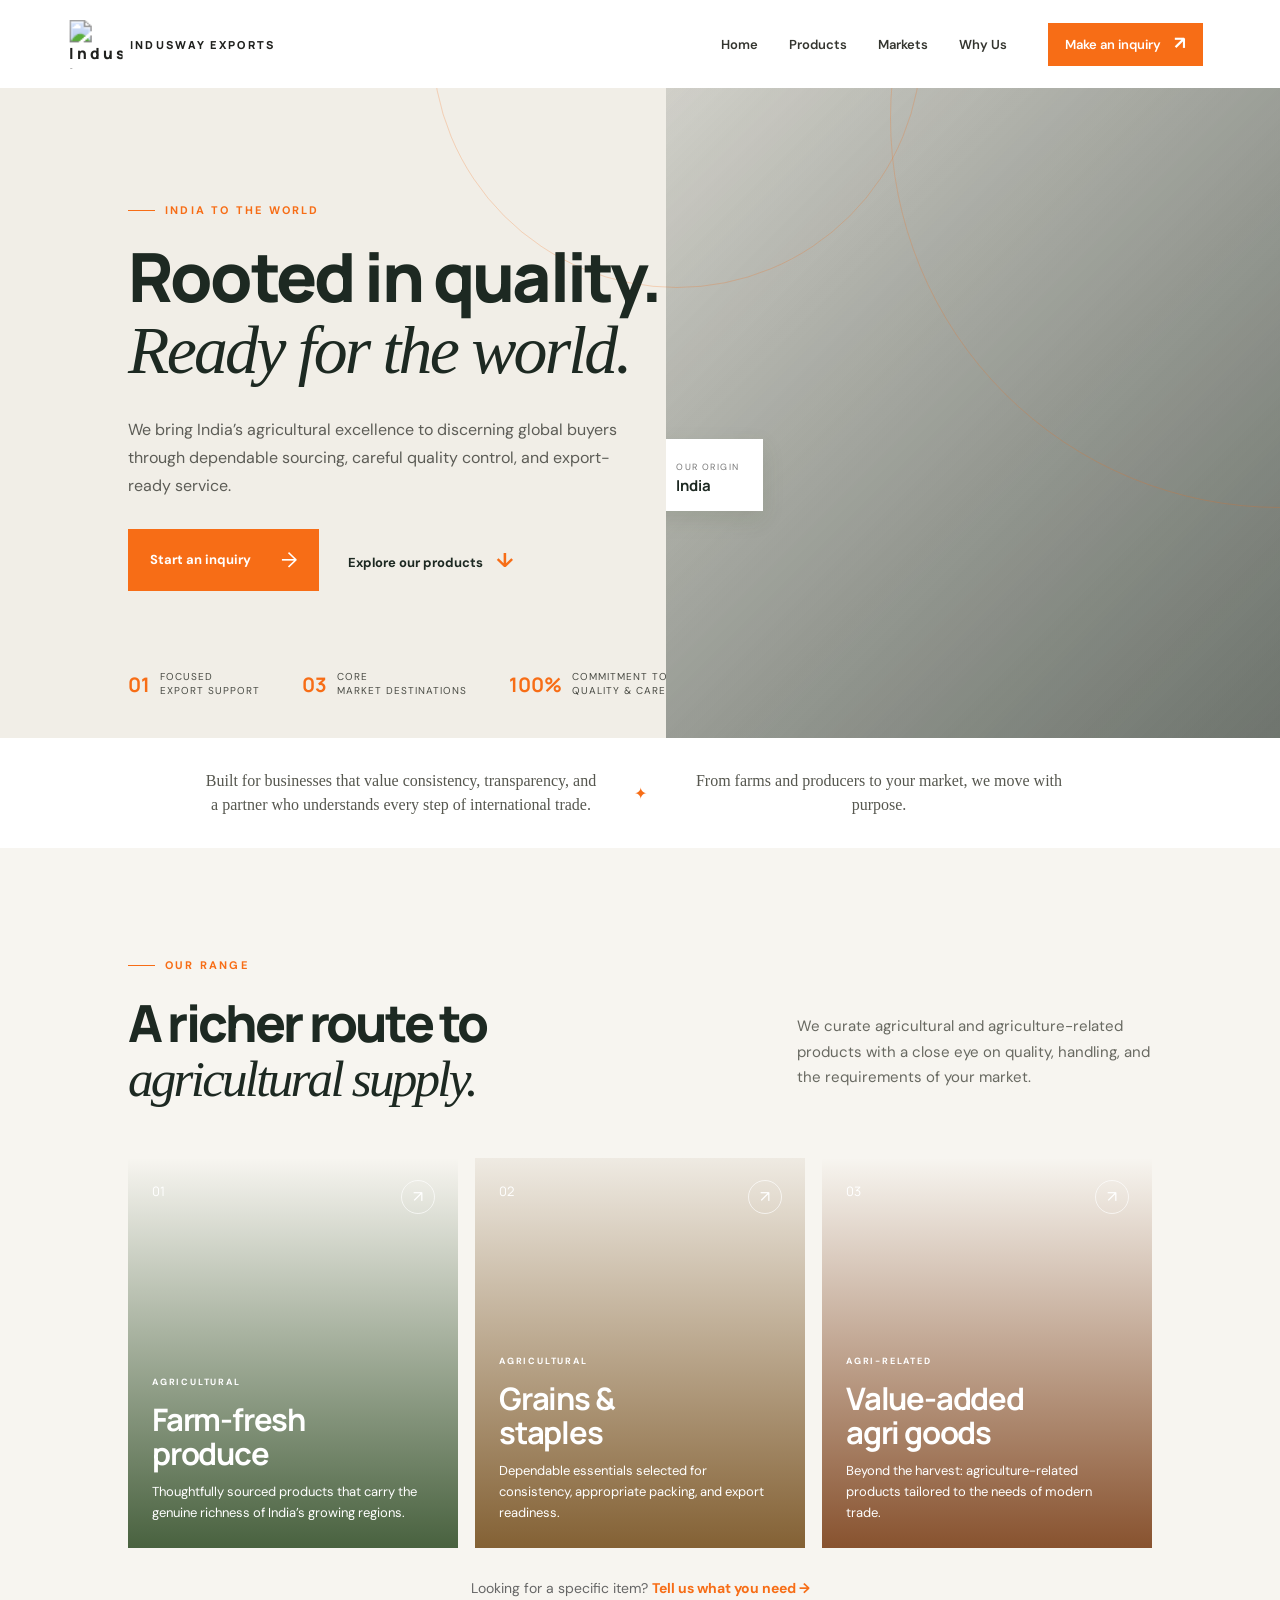
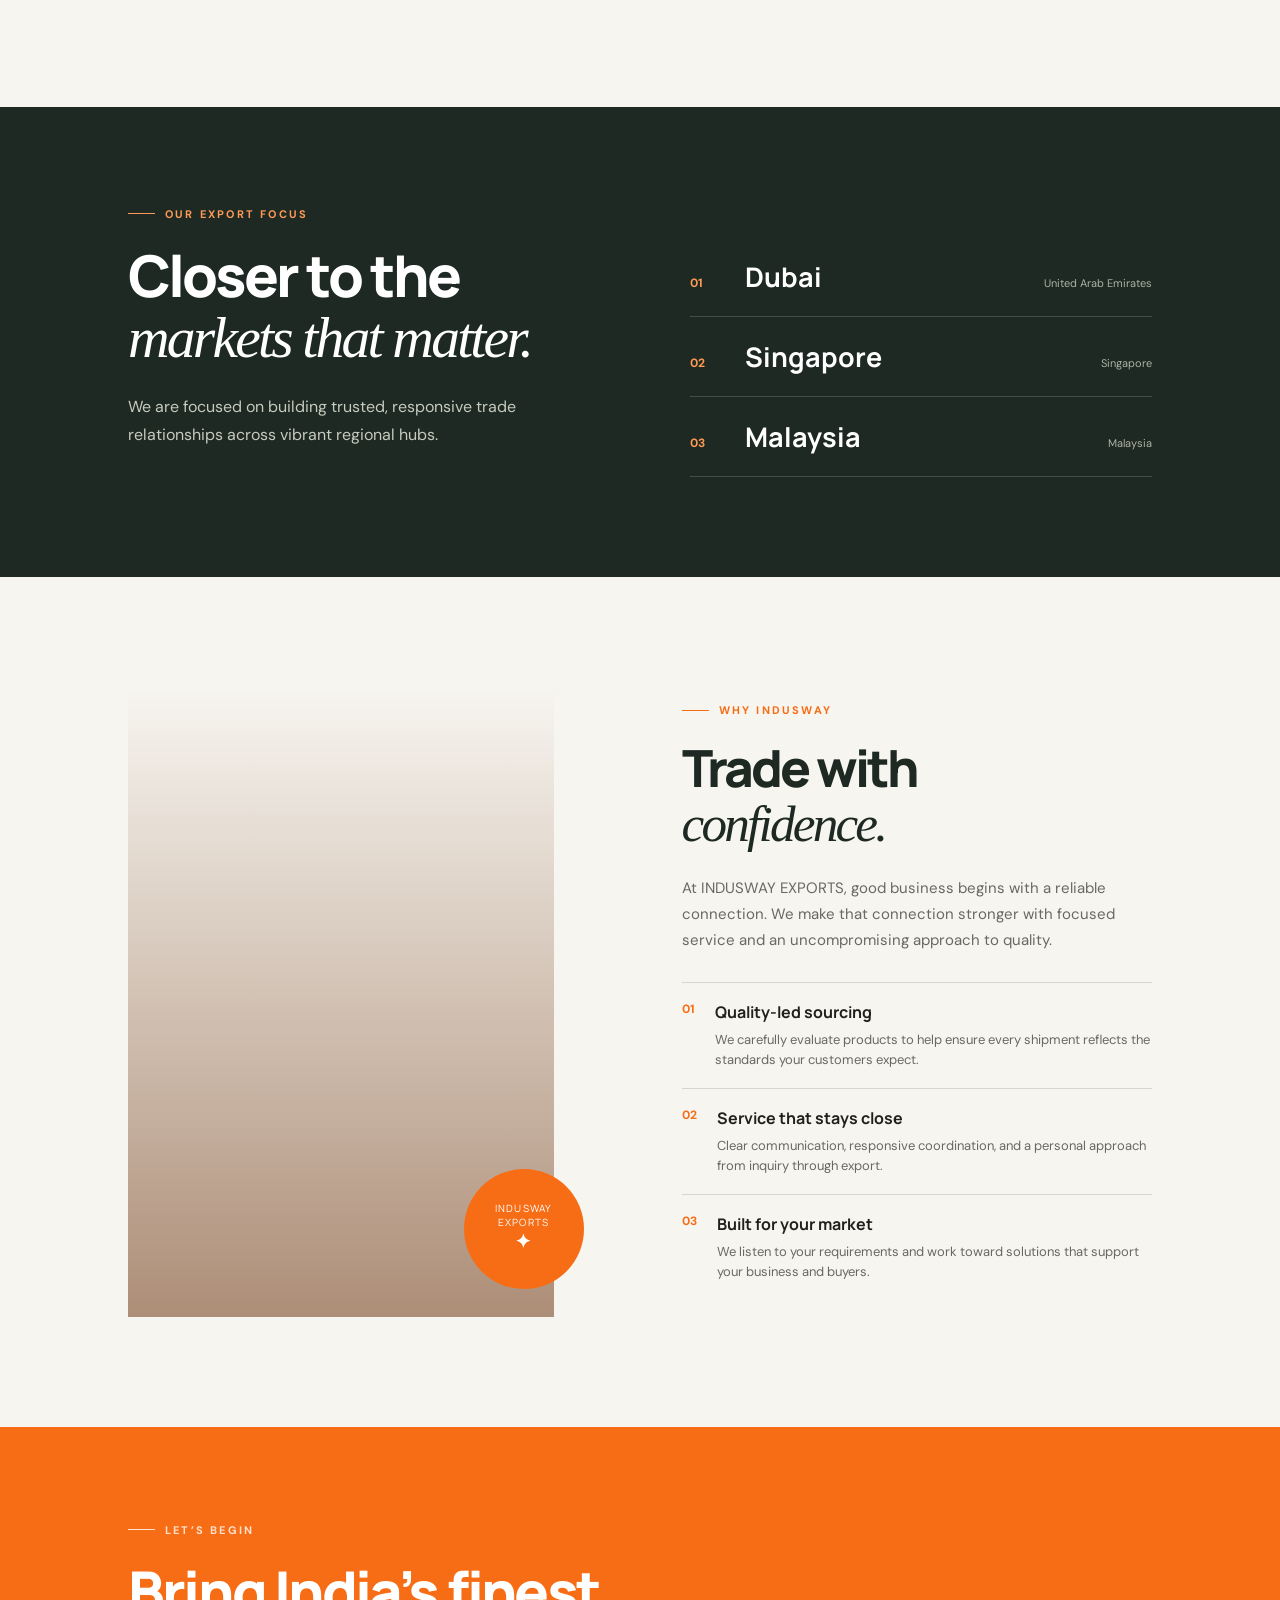
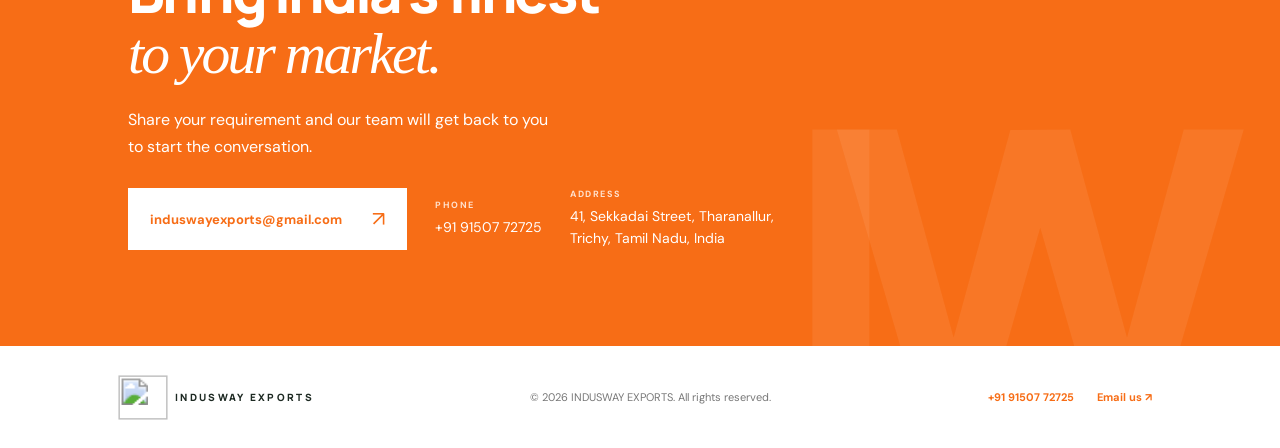
==== index.html @ 922bfec9 "Add files via upload" ====
<!doctype html>
<html lang="en">
<head>
  <meta charset="utf-8">
  <meta name="viewport" content="width=device-width, initial-scale=1">
  <meta name="description" content="INDUSWAY EXPORTS — trusted agricultural exports from India to global markets.">
  <title>INDUSWAY EXPORTS | Agricultural Exports</title>
  <link rel="preconnect" href="https://fonts.googleapis.com">
  <link rel="preconnect" href="https://fonts.gstatic.com" crossorigin>
  <link href="https://fonts.googleapis.com/css2?family=DM+Sans:wght@400;500;600;700&family=Manrope:wght@500;600;700;800&display=swap" rel="stylesheet">
  <link rel="stylesheet" href="styles.css">
  <style>
    .hero-visual { background: linear-gradient(135deg, rgba(29,41,34,.08), rgba(29,41,34,.38)), url('https://images.unsplash.com/photo-1471194402529-8e0f5a675de6?auto=format&fit=crop&w=1400&q=90') center / cover; transition: background-image .7s ease-in-out; }
    .hero-visual .sun, .hero-visual .field { display: none; }
    .brand img { height: 35px; width: 38px; transform: scale(1.4); margin-right: 5px; }
    .site-header nav { gap: 9px; }
    .site-header nav a, .site-header .nav-cta { background: #f76d16; color: #fff; padding: 11px 14px; margin-left: 0; transition: transform .25s ease, box-shadow .25s ease, background-color .25s ease; }
    .site-header nav a:hover, .site-header .nav-cta:hover { color: #fff; background: #df5910; transform: translateY(-3px); box-shadow: 0 9px 18px rgba(247,109,22,.28); }
    .site-header nav { gap: 31px; }
    .site-header nav a:not(.nav-cta) { background: transparent; color: #34352f; padding: 0; box-shadow: none; }
    .site-header nav a:not(.nav-cta):hover { background: transparent; color: #f76d16; transform: translateY(-3px) scale(1.12); box-shadow: none; }
    .site-header .nav-cta { background: #f76d16; color: #fff; padding: 13px 17px; margin-left: 10px; }
    .site-header .nav-cta:hover { color: #fff; background: #df5910; transform: translateY(-4px) scale(1.05); box-shadow: 0 12px 22px rgba(247,109,22,.3); }
    .hero-slides, .hero-slide { position: absolute; inset: 0; }
    .hero-slides { overflow: hidden; }
    .hero-slide { background-position: center; background-size: cover; opacity: 0; transform: scale(1.08); transition: opacity 1.25s ease-in-out, transform 6s ease-out; }
    .hero-slide::after { content: ''; position: absolute; inset: 0; background: linear-gradient(135deg, rgba(29,41,34,.08), rgba(29,41,34,.38)); }
    .hero-slide.active { opacity: 1; transform: scale(1); }
    .origin-card { z-index: 3; }
    .hero-copy { animation: heroReveal .9s cubic-bezier(.2,.8,.2,1) both; }
    .hero-visual { animation: imageReveal 1.2s cubic-bezier(.2,.8,.2,1) both; }
    .button, .text-link, .product-card, .market-list > div { transition: transform .3s ease, box-shadow .3s ease, background-color .3s ease; }
    .button:hover { transform: translateY(-3px); box-shadow: 0 12px 25px rgba(29,41,34,.18); }
    .button:hover { transform: translateY(-5px) scale(1.05); box-shadow: 0 18px 32px rgba(29,41,34,.26), 0 0 0 4px rgba(255,255,255,.18); }
    .button:hover b { transform: translateX(4px); }
    .button b { transition: transform .25s ease; }
    .product-card:hover { transform: translateY(-8px); box-shadow: 0 22px 35px rgba(29,41,34,.18); }
    .product-card:hover .card-arrow { background: #fff; color: #1d2922; }
    .contact-details { display: flex; flex-wrap: wrap; align-items: center; gap: 18px 28px; margin-top: 6px; }
    .contact-details > a:not(.button), .contact-details address { color: #fff; text-decoration: none; font-style: normal; font-size: 14px; line-height: 1.55; }
    .contact-details small { display: block; color: #ffe1cd; font-size: 9px; font-weight: 700; letter-spacing: 1.5px; margin-bottom: 4px; }
    .footer-contact { display: flex; gap: 23px; }
    .footer-contact a { color: #f76d16; font-weight: bold; text-decoration: none; }
    .market-list > div:hover { transform: translateX(9px); }
    .reveal { opacity: 0; transform: translateY(34px); transition: opacity .7s ease, transform .7s cubic-bezier(.2,.8,.2,1); }
    .reveal.is-visible { opacity: 1; transform: translateY(0); }
    .reveal.is-visible .product-card { animation: cardRise .65s ease both; }
    .reveal.is-visible .product-card:nth-child(2) { animation-delay: .12s; }
    .reveal.is-visible .product-card:nth-child(3) { animation-delay: .24s; }
    @keyframes heroReveal { from { opacity: 0; transform: translateY(26px); } to { opacity: 1; transform: translateY(0); } }
    @keyframes imageReveal { from { opacity: 0; transform: scale(1.05); } to { opacity: 1; transform: scale(1); } }
    @keyframes cardRise { from { opacity: 0; transform: translateY(24px); } to { opacity: 1; transform: translateY(0); } }
    @media (prefers-reduced-motion: reduce) { *, *::before, *::after { animation-duration: .01ms !important; transition-duration: .01ms !important; } }
    @media (max-width: 760px) { .contact-details { align-items: flex-start; flex-direction: column; gap: 18px; } .footer-contact { flex-direction: column; gap: 9px; } }
    @media (max-width: 760px) {
      body { overflow-x: hidden; }
      .site-header { padding: 0 20px; }
      .brand { gap: 5px; font-size: 9px; letter-spacing: 1.5px; }
      .brand img { height: 29px; width: 32px; transform: scale(1.25); margin-right: 2px; }
      .site-header nav { gap: 19px; padding: 24px 20px; }
      .site-header nav a:not(.nav-cta) { font-size: 15px; }
      .site-header .nav-cta { margin-left: 0; }
      .hero { min-height: 720px; padding: 62px 24px 44px; }
      .hero h1 { font-size: clamp(42px, 13vw, 54px); letter-spacing: -2px; }
      .hero .intro { font-size: 14px; line-height: 1.65; max-width: 92%; }
      .hero-actions { display: grid; gap: 15px; max-width: 290px; }
      .hero-actions .button { justify-content: space-between; }
      .hero-stats { width: calc(100% - 48px); justify-content: space-between; gap: 5px; }
      .hero-stats > div { flex-direction: column; align-items: flex-start; gap: 2px; }
      .hero-stats span { line-height: 1.3; }
      .intro-band { flex-direction: column; padding: 31px 28px; }
      .intro-band span { transform: rotate(45deg); }
      .section-heading h2, .why h2, .markets h2, .contact h2 { font-size: clamp(38px, 11vw, 48px); letter-spacing: -1.6px; }
      .product-card { min-height: 285px; }
      .market-list > div { grid-template-columns: 40px 1fr; gap: 3px; }
      .market-list i { grid-column: 2; }
      .why-image { height: 360px; }
      .contact { padding: 66px 24px; }
      .contact .button { width: 100%; justify-content: space-between; font-size: 12px; }
      .contact-details { width: 100%; }
      footer { text-align: left; }
    }
    @media (max-width: 760px) {
      .hero { min-height: 0; padding: 54px 24px 34px; }
      .hero-orbit { display: none; }
      .hero-copy { max-width: 100%; }
      .hero h1 { font-size: clamp(40px, 12vw, 50px); line-height: 1.08; }
      .hero .intro { max-width: 100%; margin: 21px 0 24px; }
      .hero-visual { position: relative; top: auto; right: auto; width: 100%; height: 225px; margin: 35px 0 25px; opacity: 1; border-radius: 3px; overflow: hidden; }
      .origin-card { left: 14px; top: auto; bottom: 14px; padding: 11px 17px 11px 12px; }
      .hero-stats { position: relative; left: auto; bottom: auto; width: 100%; display: grid; grid-template-columns: repeat(3, 1fr); gap: 0; border-top: 1px solid #d6d3ca; padding-top: 18px; }
      .hero-stats > div { min-width: 0; padding-right: 8px; }
      .hero-stats > div + div { padding-left: 11px; border-left: 1px solid #d6d3ca; }
      .hero-stats strong { font-size: 17px; }
      .hero-stats span { font-size: 7px; letter-spacing: .7px; }
    }
    @media (min-width: 761px) and (max-width: 1180px) {
      .site-header { padding: 0 42px; }
      .site-header nav { gap: 16px; }
      .site-header nav a { font-size: 12px; }
      .site-header .nav-cta { padding: 11px 13px; margin-left: 2px; }
      .hero { min-height: 610px; padding: 86px 7vw 52px; }
      .hero h1 { font-size: clamp(52px, 5.5vw, 66px); }
      .hero .intro { max-width: 440px; font-size: 14px; }
      .hero-visual { width: 45%; }
      .hero-stats { left: 7vw; bottom: 28px; gap: 23px; }
      .hero-stats span { font-size: 9px; }
      .section { padding: 84px 7vw; }
      .section-heading { margin-bottom: 38px; }
      .section-heading h2, .why h2 { font-size: clamp(42px, 4.4vw, 52px); }
      .product-card { min-height: 345px; padding: 20px; }
      .card-content h3 { font-size: 26px; }
      .markets { padding: 82px 7vw; gap: 65px; }
      .why { gap: 6vw; }
      .why-image { height: 520px; }
      .contact { padding: 80px 7vw; }
      footer { padding: 28px 7vw; }
    }
  </style>
</head>
<body>
  <header class="site-header">
    <a class="brand" href="#home" aria-label="Indusway Exports home"><img src="assets/logo.png" alt="Indusway logo"><span>INDUSWAY EXPORTS</span></a>
    <button class="menu-toggle" aria-label="Open menu" aria-expanded="false"><i></i><i></i></button>
    <nav aria-label="Main navigation"><a href="#home">Home</a><a href="#products">Products</a><a href="#markets">Markets</a><a href="#why-us">Why Us</a><a href="#contact" class="nav-cta">Make an inquiry <b>↗</b></a></nav>
  </header>

  <main>
    <section class="hero" id="home">
      <div class="hero-orbit orbit-one"></div><div class="hero-orbit orbit-two"></div>
      <div class="hero-copy">
        <p class="eyebrow"><span></span> India to the world</p>
        <h1>Rooted in quality.<br><em>Ready for the world.</em></h1>
        <p class="intro">We bring India’s agricultural excellence to discerning global buyers through dependable sourcing, careful quality control, and export-ready service.</p>
        <div class="hero-actions"><a class="button button-primary" href="mailto:induswayexports@gmail.com?subject=Export%20Inquiry%20for%20INDUSWAY%20EXPORTS">Start an inquiry <b>→</b></a><a class="text-link" href="#products">Explore our products <span>↓</span></a></div>
      </div>
      <div class="hero-visual" aria-hidden="true">
        <div class="hero-slides"><div class="hero-slide active" style="background-image:url('https://images.unsplash.com/photo-1471194402529-8e0f5a675de6?auto=format&fit=crop&w=1400&q=90')"></div><div class="hero-slide" style="background-image:url('https://images.unsplash.com/photo-1464226184884-fa280b87c399?auto=format&fit=crop&w=1400&q=90')"></div><div class="hero-slide" style="background-image:url('https://images.unsplash.com/photo-1499529112087-3cb3b73cec95?auto=format&fit=crop&w=1400&q=90')"></div></div>
        <div class="sun"></div><div class="field field-back"></div><div class="field field-middle"></div><div class="field field-front"></div>
        <div class="origin-card"><span class="pin">●</span><div><small>OUR ORIGIN</small><strong>India</strong></div></div>
      </div>
      <div class="hero-stats"><div><strong>01</strong><span>Focused<br>export support</span></div><div><strong>03</strong><span>Core<br>market destinations</span></div><div><strong>100%</strong><span>Commitment to<br>quality & care</span></div></div>
    </section>

    <section class="intro-band"><p>Built for businesses that value consistency, transparency, and a partner who understands every step of international trade.</p><span>✦</span><p>From farms and producers to your market, we move with purpose.</p></section>

    <section class="products section" id="products">
      <div class="section-heading"><div><p class="eyebrow"><span></span> Our range</p><h2>A richer route to<br><em>agricultural supply.</em></h2></div><p>We curate agricultural and agriculture-related products with a close eye on quality, handling, and the requirements of your market.</p></div>
      <div class="product-grid">
        <article class="product-card produce"><div class="card-number">01</div><div class="card-content"><span>AGRICULTURAL</span><h3>Farm-fresh<br>produce</h3><p>Thoughtfully sourced products that carry the genuine richness of India’s growing regions.</p></div><div class="card-arrow">↗</div></article>
        <article class="product-card staples"><div class="card-number">02</div><div class="card-content"><span>AGRICULTURAL</span><h3>Grains &amp;<br>staples</h3><p>Dependable essentials selected for consistency, appropriate packing, and export readiness.</p></div><div class="card-arrow">↗</div></article>
        <article class="product-card allied"><div class="card-number">03</div><div class="card-content"><span>AGRI-RELATED</span><h3>Value-added<br>agri goods</h3><p>Beyond the harvest: agriculture-related products tailored to the needs of modern trade.</p></div><div class="card-arrow">↗</div></article>
      </div>
      <p class="product-note">Looking for a specific item? <a href="mailto:induswayexports@gmail.com?subject=Product%20Requirement">Tell us what you need →</a></p>
    </section>

    <section class="markets" id="markets"><div class="market-content"><p class="eyebrow light"><span></span> Our export focus</p><h2>Closer to the<br><em>markets that matter.</em></h2><p>We are focused on building trusted, responsive trade relationships across vibrant regional hubs.</p></div><div class="market-list"><div><strong>01</strong><span>Dubai</span><i>United Arab Emirates</i></div><div><strong>02</strong><span>Singapore</span><i>Singapore</i></div><div><strong>03</strong><span>Malaysia</span><i>Malaysia</i></div></div></section>

    <section class="why section" id="why-us"><div class="why-image"><div class="stamp">INDUSWAY<br>EXPORTS<br><b>✦</b></div></div><div class="why-copy"><p class="eyebrow"><span></span> Why Indusway</p><h2>Trade with<br><em>confidence.</em></h2><p>At INDUSWAY EXPORTS, good business begins with a reliable connection. We make that connection stronger with focused service and an uncompromising approach to quality.</p><div class="reason"><b>01</b><div><h3>Quality-led sourcing</h3><p>We carefully evaluate products to help ensure every shipment reflects the standards your customers expect.</p></div></div><div class="reason"><b>02</b><div><h3>Service that stays close</h3><p>Clear communication, responsive coordination, and a personal approach from inquiry through export.</p></div></div><div class="reason"><b>03</b><div><h3>Built for your market</h3><p>We listen to your requirements and work toward solutions that support your business and buyers.</p></div></div></div></section>

    <section class="contact" id="contact"><div class="contact-inner"><p class="eyebrow light"><span></span> Let’s begin</p><h2>Bring India’s finest<br><em>to your market.</em></h2><p>Share your requirement and our team will get back to you to start the conversation.</p><div class="contact-details"><a class="button button-light" href="mailto:induswayexports@gmail.com?subject=Export%20Inquiry%20for%20INDUSWAY%20EXPORTS">induswayexports@gmail.com <b>↗</b></a><a href="tel:+919150772725"><small>PHONE</small>+91 91507 72725</a><address><small>ADDRESS</small>41, Sekkadai Street, Tharanallur,<br>Trichy, Tamil Nadu, India</address></div></div><div class="contact-mark">IW</div></section>
  </main>
  <footer><a class="footer-brand" href="#home"><img src="assets/logo.png" alt=""><span>INDUSWAY EXPORTS</span></a><p>© 2026 INDUSWAY EXPORTS. All rights reserved.</p><div class="footer-contact"><a href="tel:+919150772725">+91 91507 72725</a><a href="mailto:induswayexports@gmail.com">Email us ↗</a></div></footer>
  <script src="script.js"></script>
  <script>
    const heroSlides = document.querySelectorAll('.hero-slide');
    let imageIndex = 0;
    setInterval(() => {
      heroSlides[imageIndex].classList.remove('active');
      imageIndex = (imageIndex + 1) % heroSlides.length;
      heroSlides[imageIndex].classList.add('active');
    }, 5000);

    const revealObserver = new IntersectionObserver((entries, observer) => {
      entries.forEach(entry => {
        if (entry.isIntersecting) {
          entry.target.classList.add('is-visible');
        } else {
          entry.target.classList.remove('is-visible');
        }
      });
    }, { threshold: 0.14 });
    document.querySelectorAll('.intro-band, .section, .markets, .contact').forEach(section => {
      section.classList.add('reveal');
      revealObserver.observe(section);
    });

    document.querySelectorAll('a[href^="mailto:"]').forEach(link => {
      const mail = new URL(link.href);
      const subject = new URLSearchParams(mail.search).get('subject') || 'Inquiry for INDUSWAY EXPORTS';
      link.href = `https://mail.google.com/mail/?view=cm&fs=1&to=${encodeURIComponent(mail.pathname)}&su=${encodeURIComponent(subject)}`;
      link.target = '_blank';
      link.rel = 'noopener';
    });
  </script>
</body>
</html>
---- styles.css ----
:root{--orange:#f76d16;--deep:#1d2922;--cream:#f7f5f0;--ink:#20211e;--muted:#686961}*{box-sizing:border-box}html{scroll-behavior:smooth}body{margin:0;background:var(--cream);font-family:'DM Sans',sans-serif;color:var(--ink)}.site-header{height:88px;background:#fff;display:flex;align-items:center;justify-content:space-between;padding:0 clamp(24px,6vw,90px);position:relative;z-index:5}.brand,.footer-brand{display:flex;align-items:center;gap:10px;text-decoration:none;color:var(--ink);font-family:Manrope,sans-serif;font-size:11px;font-weight:800;letter-spacing:2.3px}.brand img{height:42px;width:46px;object-fit:contain;object-position:top;transform:scale(1.65);margin-right:8px}.site-header nav{display:flex;align-items:center;gap:31px}.site-header nav a{font-size:13px;color:#34352f;text-decoration:none;font-weight:600}.site-header nav a:hover{color:var(--orange)}.site-header .nav-cta{background:var(--orange);color:#fff;padding:13px 17px;margin-left:10px}.nav-cta b{font-size:18px;line-height:0;margin-left:10px}.menu-toggle{display:none;border:0;background:transparent}.hero{min-height:650px;position:relative;overflow:hidden;background:#f1eee7;padding:clamp(65px,9vw,130px) clamp(24px,10vw,148px) 60px}.hero-copy{max-width:670px;position:relative;z-index:2}.eyebrow{color:var(--orange);font-size:11px;letter-spacing:2.2px;text-transform:uppercase;font-weight:700;margin:0 0 24px;display:flex;align-items:center;gap:10px}.eyebrow span{width:27px;height:1px;background:currentColor}.hero h1,h2{font-family:Manrope,sans-serif;letter-spacing:-2.8px;line-height:1.05;margin:0;color:var(--deep);font-size:clamp(47px,5.3vw,77px);font-weight:800}.hero h1 em,h2 em{font-family:Georgia,serif;font-weight:400}.intro{max-width:500px;color:#5c5c56;font-size:16px;line-height:1.75;margin:29px 0}.hero-actions{display:flex;align-items:center;gap:29px}.button{display:inline-flex;gap:30px;align-items:center;text-decoration:none;padding:17px 22px;font-size:13px;font-weight:700}.button b{font-size:21px;font-weight:400}.button-primary{background:var(--orange);color:#fff}.text-link{color:var(--deep);text-decoration:none;font-weight:700;font-size:13px}.text-link span{color:var(--orange);font-size:20px;margin-left:10px}.hero-visual{position:absolute;right:0;top:0;width:48%;height:100%;overflow:hidden;background:#dfddd0}.sun{width:210px;height:210px;border-radius:50%;background:#f7a330;position:absolute;right:23%;top:18%}.field{position:absolute;width:130%;height:54%;border-radius:50% 50% 0 0;transform:rotate(-11deg);left:-27%}.field-back{background:#c5cd92;bottom:-11%}.field-middle{background:#8ea05c;bottom:-26%;left:-12%}.field-front{background:#4d683a;bottom:-43%;left:-35%}.hero-orbit{position:absolute;border:1px solid rgba(247,109,22,.24);border-radius:50%;z-index:1}.orbit-one{width:490px;height:490px;right:28%;top:-290px}.orbit-two{width:780px;height:780px;right:-390px;top:-360px}.origin-card{position:absolute;z-index:2;top:54%;left:-28px;background:#fff;padding:15px 24px 15px 15px;display:flex;align-items:center;gap:12px;box-shadow:0 8px 20px #43522c22}.origin-card .pin{color:var(--orange);font-size:19px}.origin-card small{font-size:9px;letter-spacing:1.4px;color:#777}.origin-card strong{font-family:Manrope;display:block;font-size:15px;color:var(--deep)}.hero-stats{position:absolute;z-index:3;left:clamp(24px,10vw,148px);bottom:40px;display:flex;gap:42px}.hero-stats>div{display:flex;gap:10px;align-items:center}.hero-stats strong{font-family:Manrope;font-size:20px;color:var(--orange)}.hero-stats span{font-size:10px;text-transform:uppercase;letter-spacing:1px;line-height:1.4;color:#494b44}.intro-band{background:#fff;padding:31px max(24px,10vw);display:flex;gap:35px;align-items:center;justify-content:center;text-align:center}.intro-band p{font-family:Georgia,serif;font-size:16px;line-height:1.5;max-width:395px;margin:0;color:#56574f}.intro-band span{color:var(--orange)}.section{padding:110px max(24px,10vw)}.section-heading{display:flex;justify-content:space-between;align-items:end;margin-bottom:52px}.section-heading h2,.why h2{font-size:clamp(39px,4vw,57px)}.section-heading>p{max-width:355px;line-height:1.7;color:var(--muted);font-size:15px}.product-grid{display:grid;grid-template-columns:repeat(3,1fr);gap:17px}.product-card{min-height:390px;position:relative;padding:24px;color:#fff;overflow:hidden;display:flex;flex-direction:column;justify-content:space-between;background-size:cover;background-position:center}.produce{background:linear-gradient(0deg,#2e4b24dd,#2e4b2400),url('https://images.unsplash.com/photo-1511739001486-6bfe10ce785f?auto=format&fit=crop&w=850&q=80')}.staples{background:linear-gradient(0deg,#775120e6,#77512011),url('https://images.unsplash.com/photo-1509440159596-0249088772ff?auto=format&fit=crop&w=850&q=80')}.allied{background:linear-gradient(0deg,#783b13df,#783b1300),url('https://images.unsplash.com/photo-1590779033100-9f60a05a013d?auto=format&fit=crop&w=850&q=80')}.card-number{font-family:Manrope;font-size:13px}.card-content span{font-size:9px;letter-spacing:1.8px;font-weight:bold}.card-content h3{font-family:Manrope;font-size:31px;line-height:1.1;letter-spacing:-1.2px;margin:12px 0}.card-content p{font-size:13px;line-height:1.6;max-width:270px;margin:0}.card-arrow{position:absolute;right:23px;top:22px;border:1px solid #ffffffaa;border-radius:50%;width:34px;height:34px;display:grid;place-items:center}.product-note{text-align:center;margin:31px 0 0;color:#666;font-size:14px}.product-note a{color:var(--orange);font-weight:bold;text-decoration:none}.markets{background:var(--deep);color:#fff;padding:100px max(24px,10vw);display:grid;grid-template-columns:1fr 1fr;gap:100px}.light{color:#ff9a56}.markets h2,.contact h2{color:#fff;font-size:clamp(40px,4.5vw,64px)}.market-content>p:not(.eyebrow){color:#c7cabe;line-height:1.7;max-width:400px;margin:25px 0 29px}.button-light{background:#fff;color:var(--deep)}.market-list{align-self:end}.market-list>div{display:grid;grid-template-columns:55px 1fr auto;align-items:baseline;border-bottom:1px solid #ffffff2d;padding:21px 0}.market-list strong{font-size:12px;color:#ff9a56}.market-list span{font-family:Manrope;font-size:27px;font-weight:700}.market-list i{font-style:normal;font-size:11px;color:#aeb2a6}.why{display:grid;grid-template-columns:.95fr 1.05fr;gap:10vw;align-items:center}.why-image{height:630px;background:linear-gradient(0deg,#6c340e88,#6c340e00),url('https://images.unsplash.com/photo-1536623975707-c4b3b2af565d?auto=format&fit=crop&w=1000&q=85') center/cover;position:relative}.stamp{position:absolute;bottom:28px;right:-30px;width:120px;height:120px;border-radius:50%;background:var(--orange);color:#fff;display:grid;place-content:center;text-align:center;font-family:Manrope;font-size:10px;line-height:1.35;letter-spacing:1.2px}.stamp b{font-size:19px}.why-copy>p:not(.eyebrow){color:var(--muted);line-height:1.75;font-size:15px;margin:24px 0 28px}.reason{border-top:1px solid #d8d5cc;padding:18px 0;display:flex;gap:20px}.reason>b{color:var(--orange);font-size:12px}.reason h3{font-family:Manrope;font-size:16px;margin:0 0 7px}.reason p{font-size:13px;line-height:1.55;color:var(--muted);margin:0}.contact{background:var(--orange);min-height:490px;position:relative;overflow:hidden;padding:96px max(24px,10vw);color:#fff}.contact-inner{position:relative;z-index:2}.contact .eyebrow{color:#ffe1cd}.contact-inner>p:not(.eyebrow){max-width:430px;line-height:1.7;margin:21px 0 28px}.contact-mark{position:absolute;right:8%;bottom:-135px;font-family:Manrope;font-size:420px;font-weight:800;letter-spacing:-70px;color:#fff1;line-height:1}.contact .button{color:var(--orange)}footer{background:#fff;padding:33px max(24px,10vw);display:flex;align-items:center;justify-content:space-between;color:#777;font-size:11px}.footer-brand img{height:27px;width:30px;object-fit:contain;object-position:top;transform:scale(1.65);margin-right:7px}.footer-brand span{font-size:10px}.footer-brand{color:var(--deep)}footer a:last-child{color:var(--orange);font-weight:bold;text-decoration:none}.menu-toggle i{display:block;background:var(--deep);width:23px;height:2px;margin:5px}
@media(max-width:760px){.site-header{height:72px}.site-header nav{display:none;position:absolute;top:72px;left:0;right:0;padding:20px 24px;background:#fff;box-shadow:0 8px 20px #0001;flex-direction:column;align-items:flex-start;gap:20px}.site-header nav.open{display:flex}.site-header .nav-cta{margin-left:0}.menu-toggle{display:block}.hero{min-height:730px;padding-top:70px}.hero-visual{opacity:.42;width:100%;height:55%;top:auto;bottom:0}.hero h1{font-size:50px}.hero-stats{left:24px;bottom:20px;gap:18px}.hero-stats>div{gap:5px}.hero-stats strong{font-size:16px}.hero-stats span{font-size:8px}.intro-band{padding:25px 24px;gap:14px}.intro-band p{font-size:13px}.section{padding:72px 24px}.section-heading{display:block;margin-bottom:30px}.section-heading>p{margin-top:20px}.product-grid{grid-template-columns:1fr}.product-card{min-height:310px}.markets{padding:72px 24px;grid-template-columns:1fr;gap:46px}.why{grid-template-columns:1fr;gap:48px}.why-image{height:420px}.stamp{right:20px}.contact{padding:72px 24px;min-height:445px}.contact-mark{font-size:280px;right:12%;bottom:-80px}footer{padding:25px 24px;align-items:flex-start;gap:16px;flex-direction:column}.hero-actions{flex-wrap:wrap;gap:18px}}
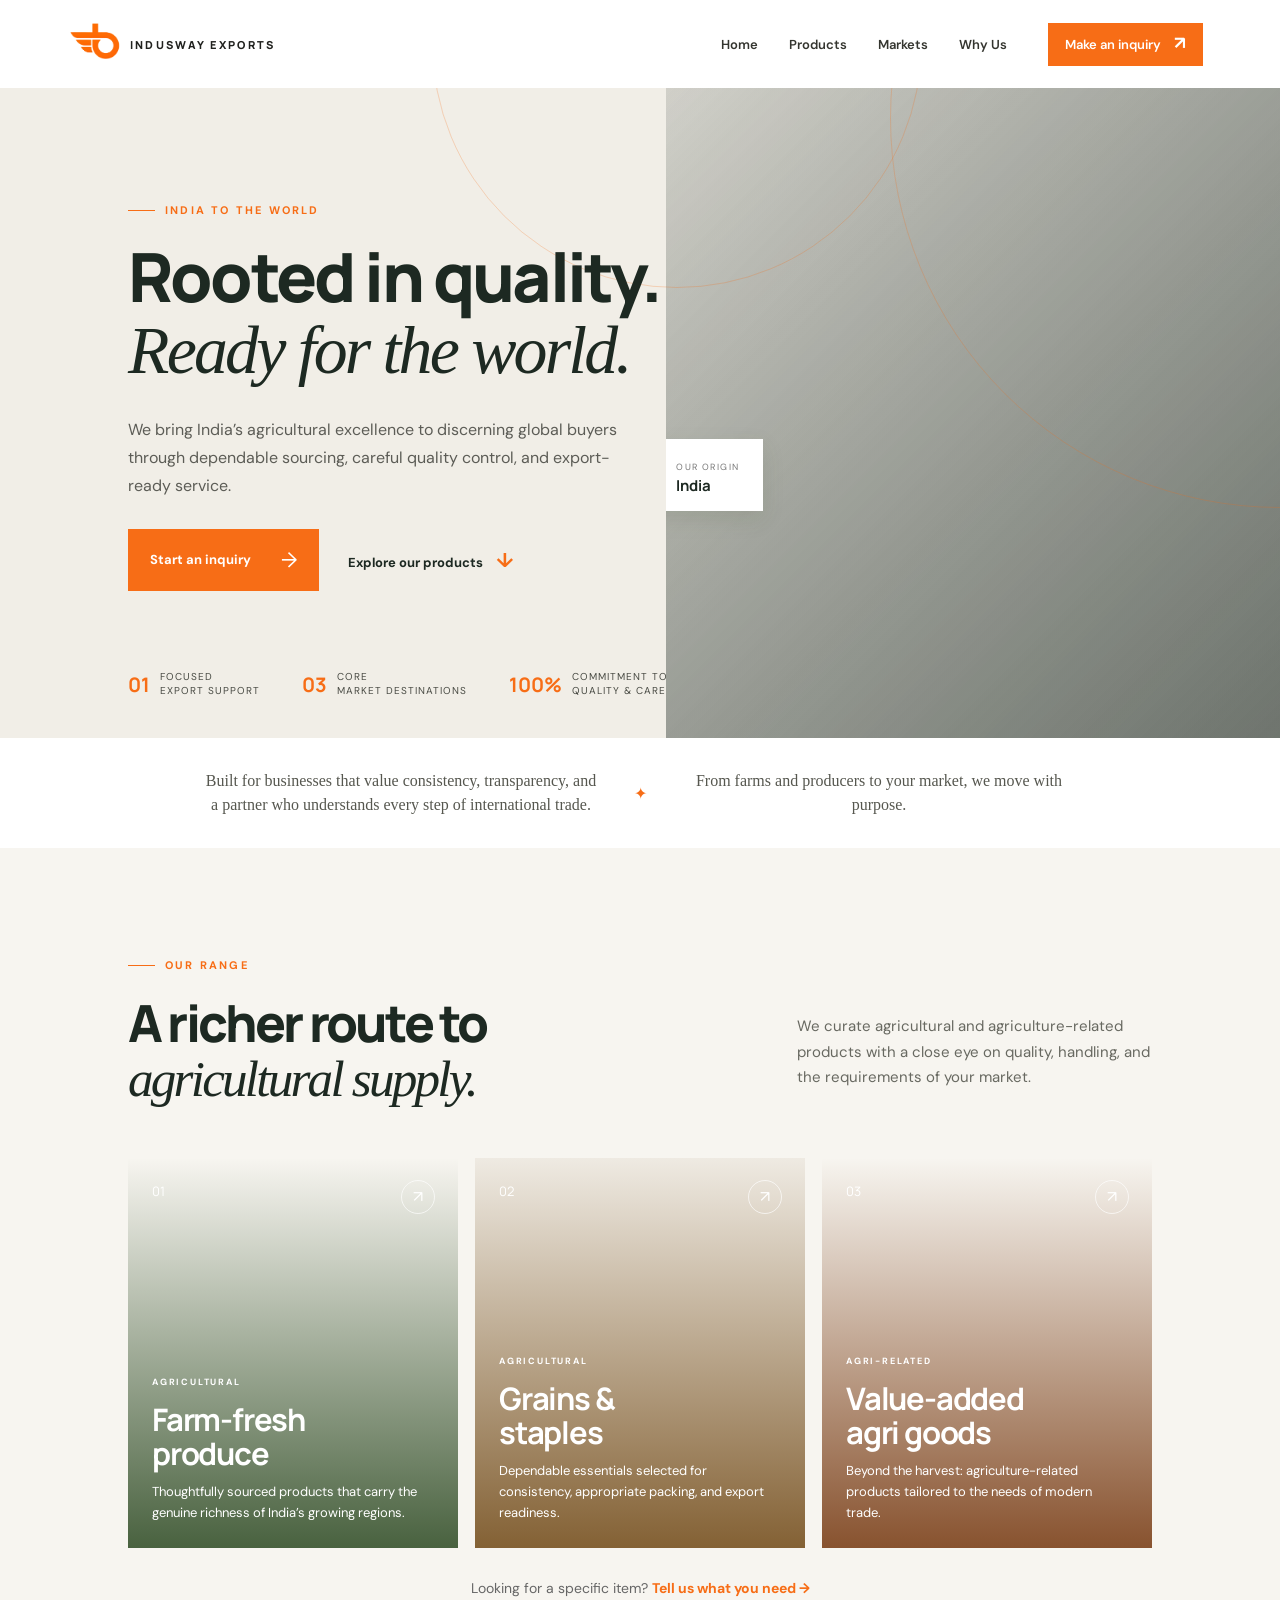
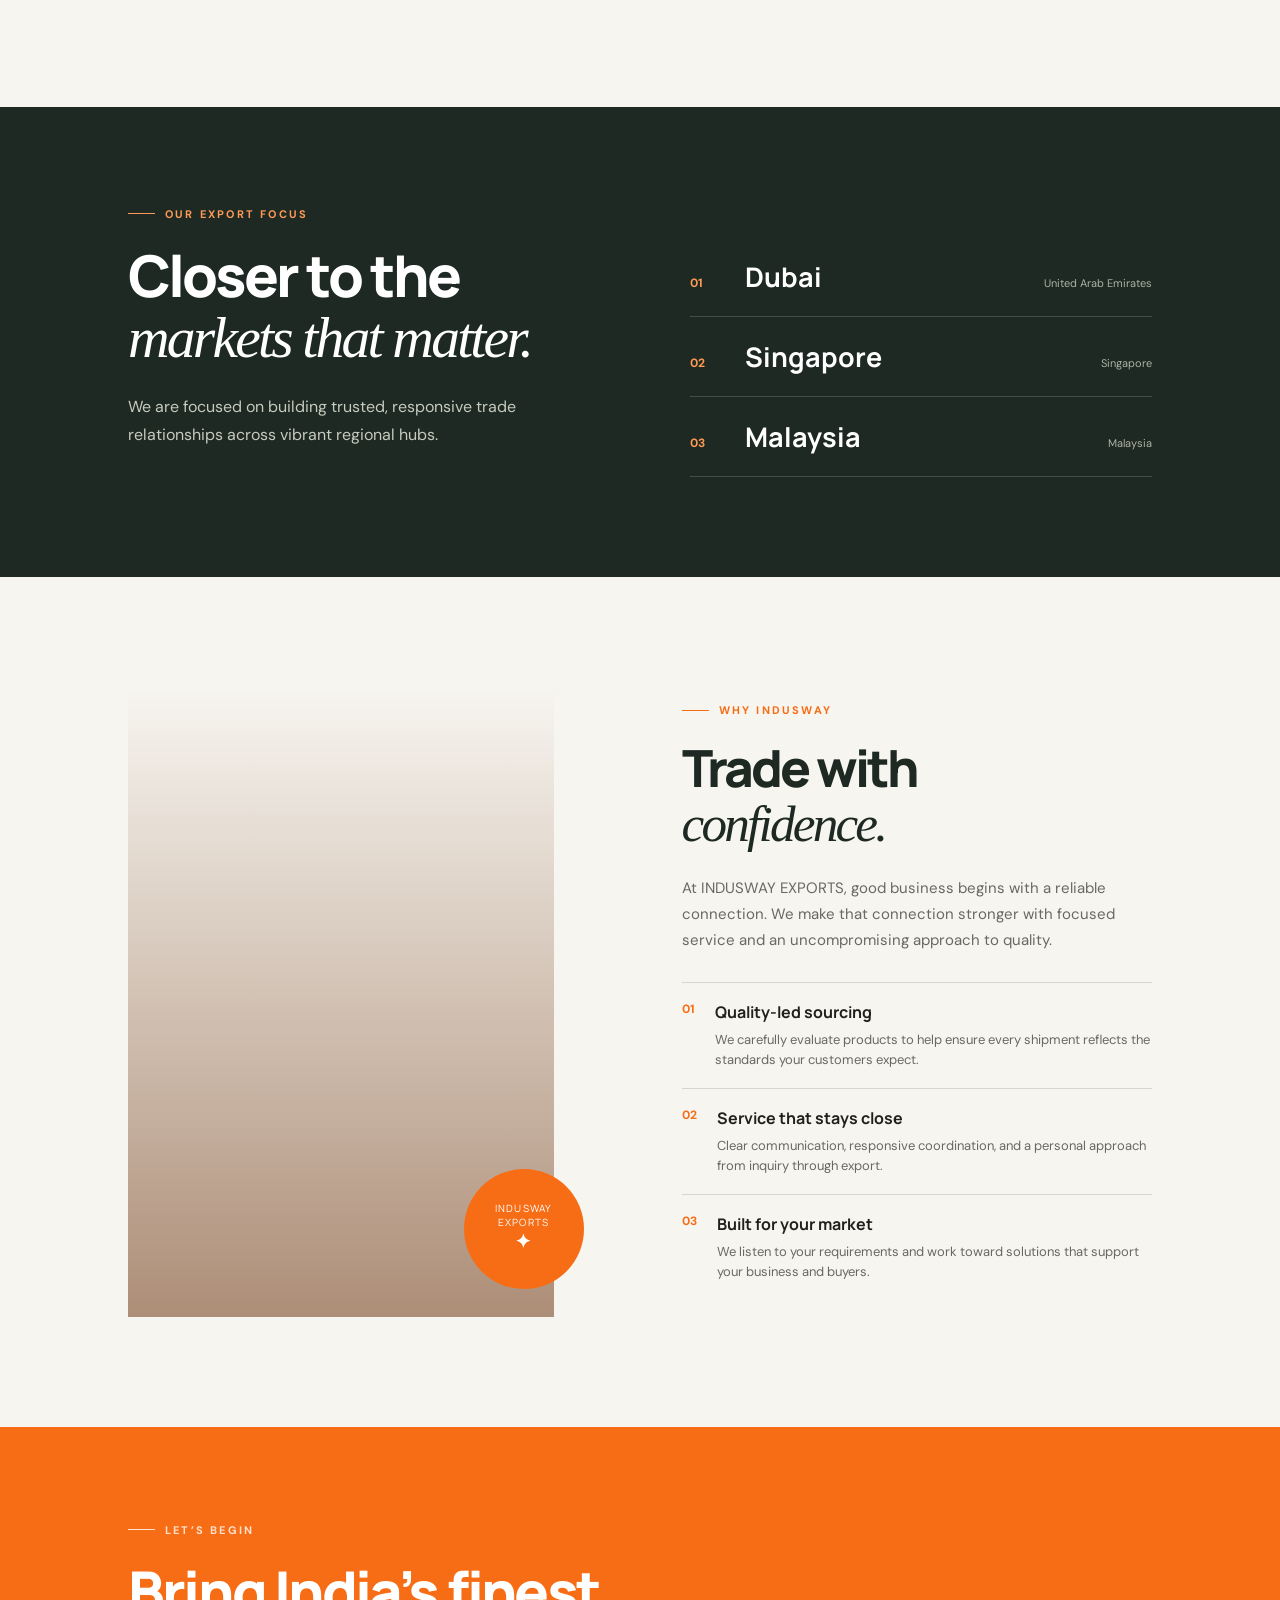
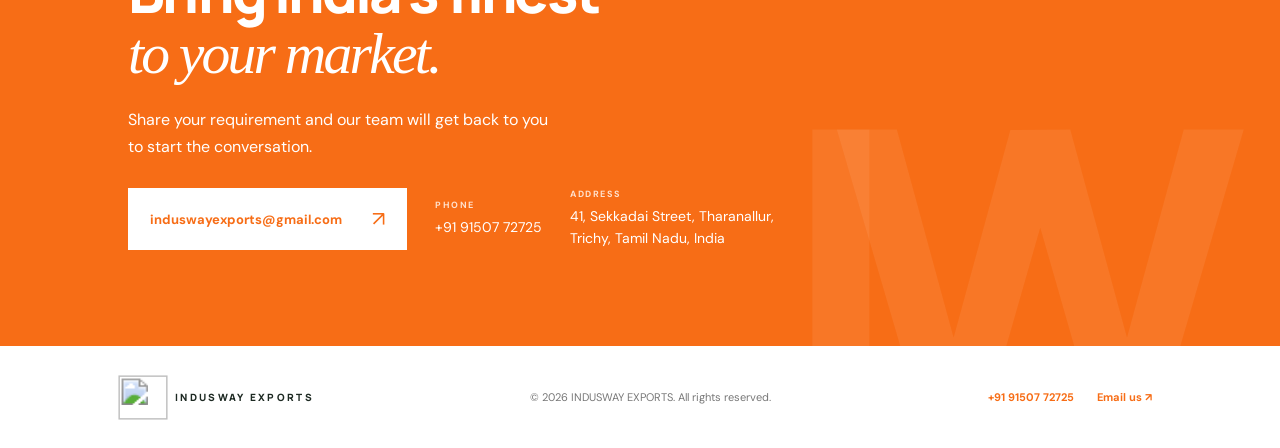
==== commit f30aed7e: "Add files via upload" ====
--- a/index.html
+++ b/index.html
@@ -120,7 +120,7 @@
 </head>
 <body>
   <header class="site-header">
-    <a class="brand" href="#home" aria-label="Indusway Exports home"><img src="assets/logo.png" alt="Indusway logo"><span>INDUSWAY EXPORTS</span></a>
+    <a class="brand" href="#home" aria-label="Indusway Exports home"><img src="logo.png" alt="Indusway logo"><span>INDUSWAY EXPORTS</span></a>
     <button class="menu-toggle" aria-label="Open menu" aria-expanded="false"><i></i><i></i></button>
     <nav aria-label="Main navigation"><a href="#home">Home</a><a href="#products">Products</a><a href="#markets">Markets</a><a href="#why-us">Why Us</a><a href="#contact" class="nav-cta">Make an inquiry <b>↗</b></a></nav>
   </header>
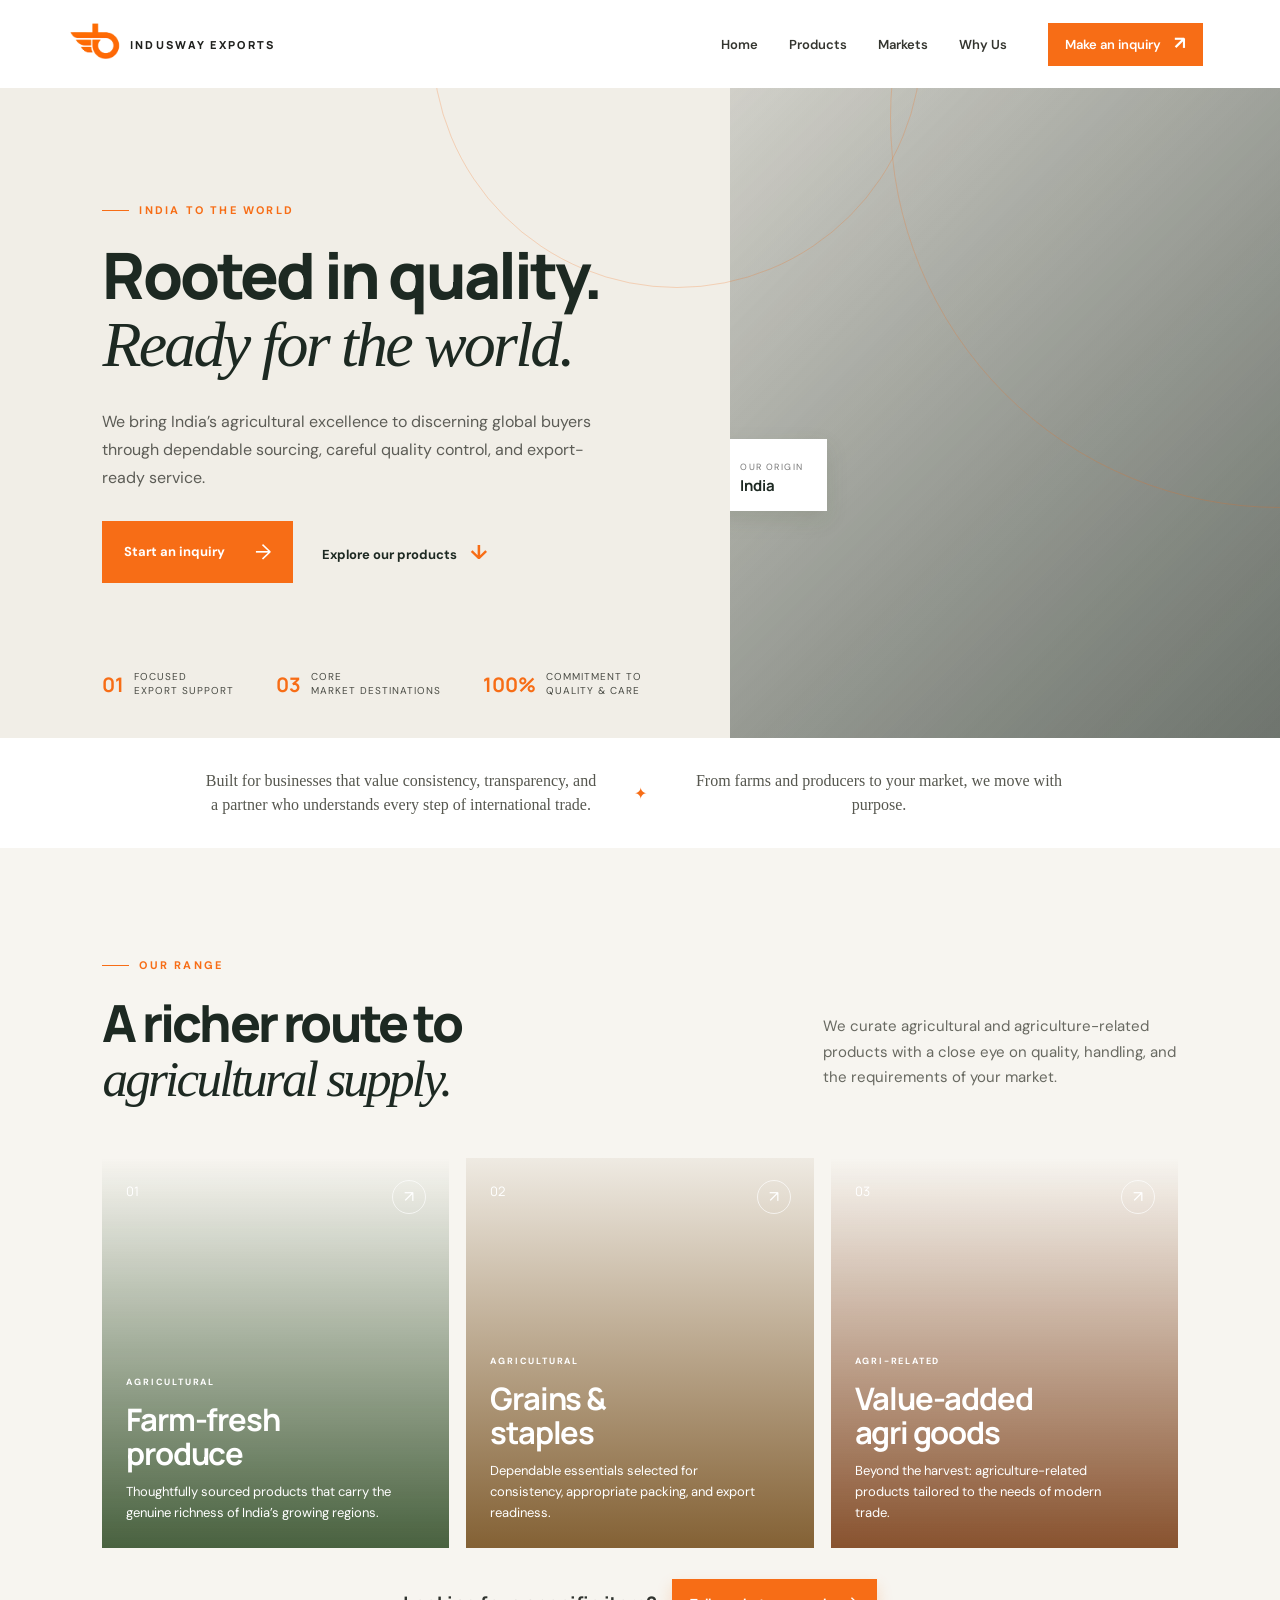
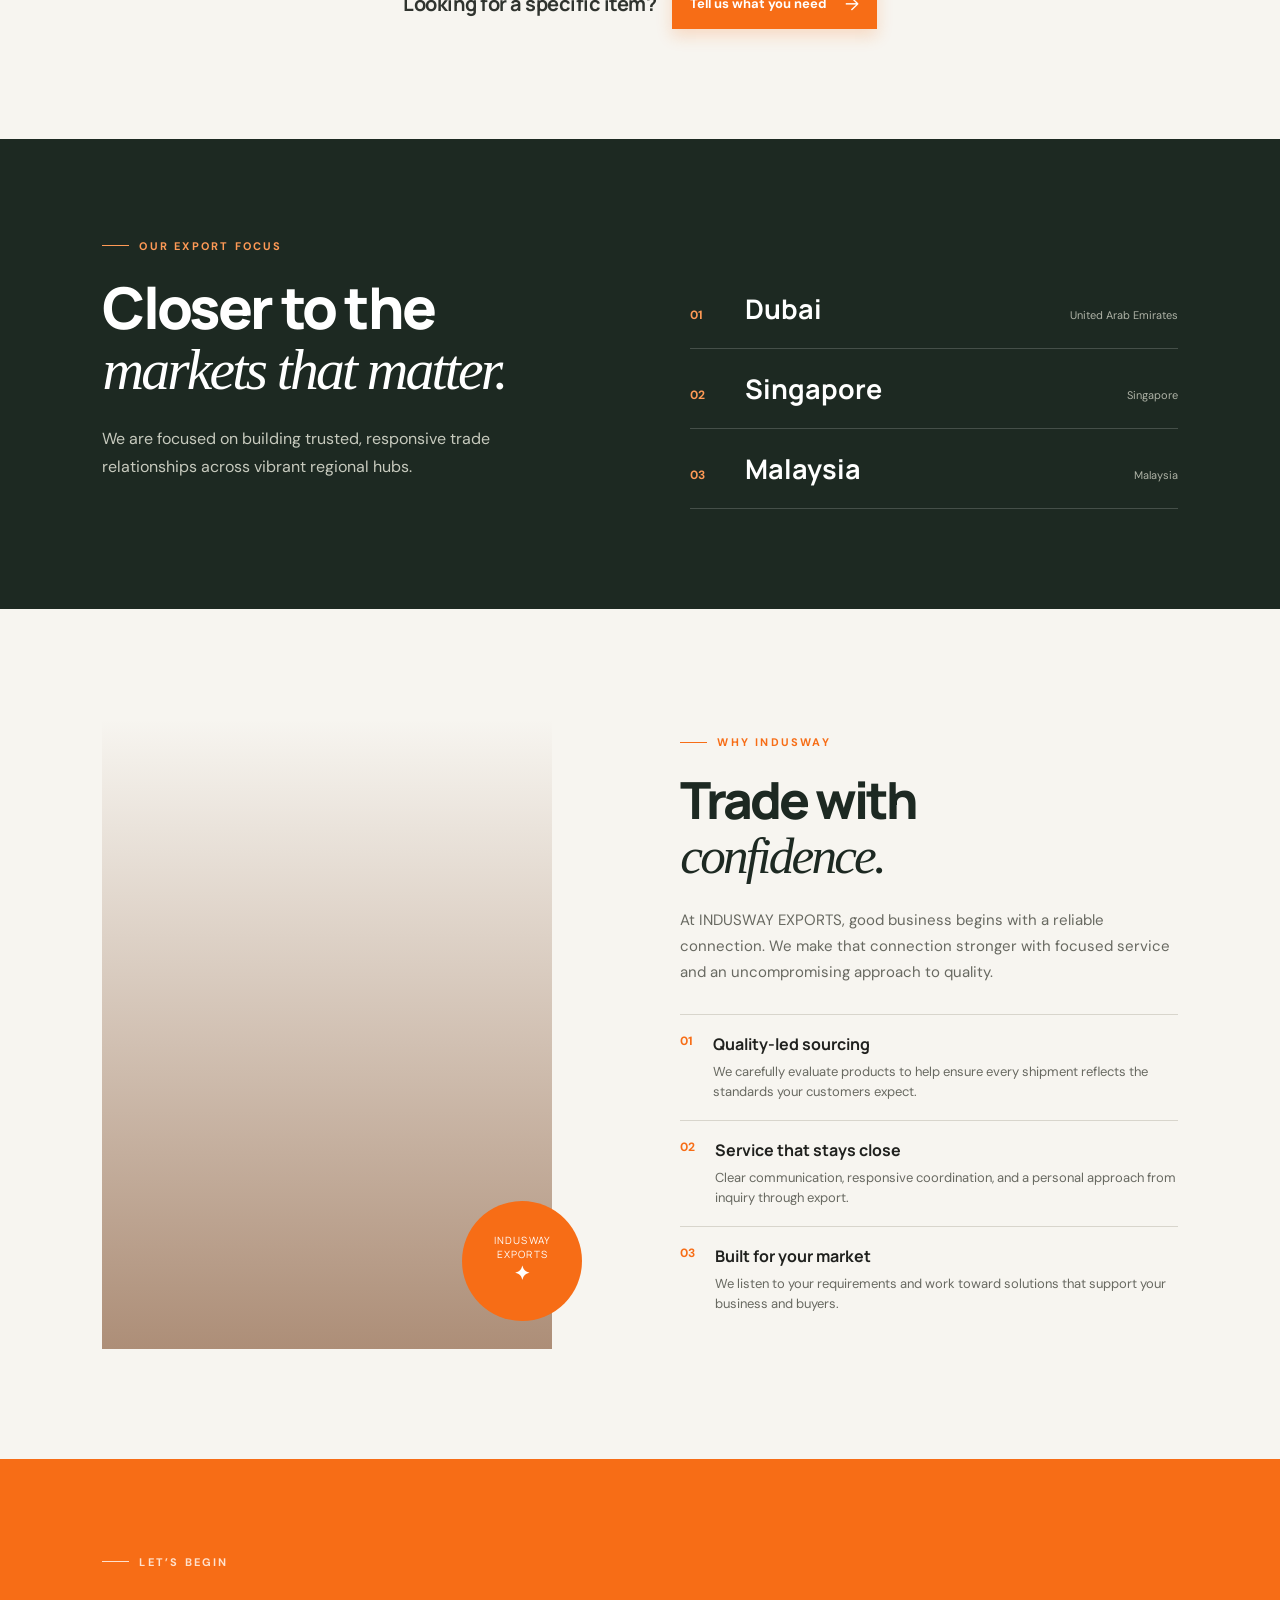
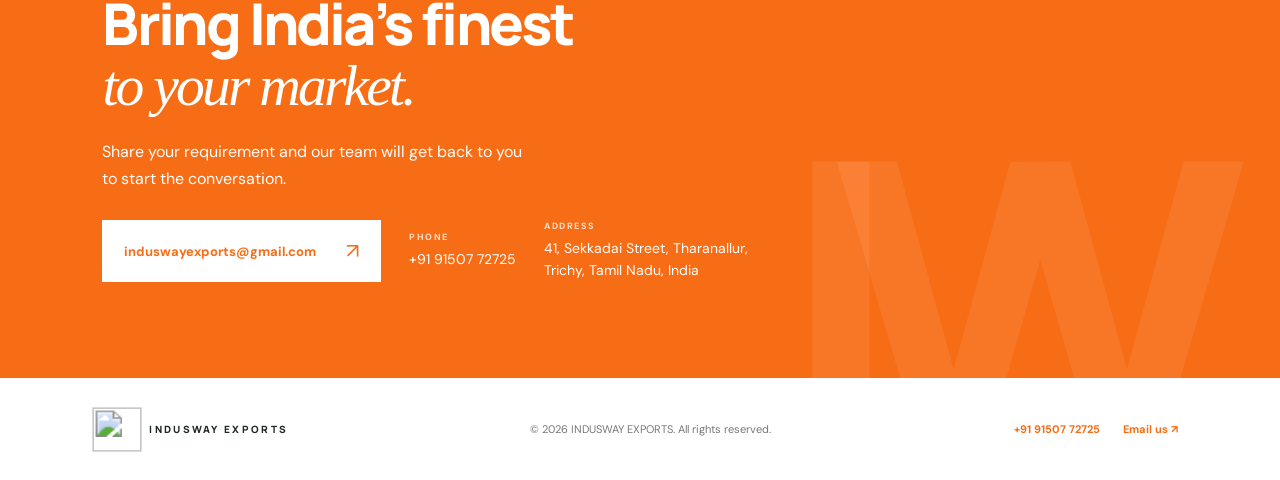
==== commit 0e12df39: "Add files via upload" ====
--- a/index.html
+++ b/index.html
@@ -4,7 +4,7 @@
   <meta charset="utf-8">
   <meta name="viewport" content="width=device-width, initial-scale=1">
   <meta name="description" content="INDUSWAY EXPORTS — trusted agricultural exports from India to global markets.">
-  <title>INDUSWAY EXPORTS | Agricultural Exports</title>
+  <title>INDUSWAY EXPORTS</title>
   <link rel="preconnect" href="https://fonts.googleapis.com">
   <link rel="preconnect" href="https://fonts.gstatic.com" crossorigin>
   <link href="https://fonts.googleapis.com/css2?family=DM+Sans:wght@400;500;600;700&family=Manrope:wght@500;600;700;800&display=swap" rel="stylesheet">
@@ -36,6 +36,11 @@
     .button b { transition: transform .25s ease; }
     .product-card:hover { transform: translateY(-8px); box-shadow: 0 22px 35px rgba(29,41,34,.18); }
     .product-card:hover .card-arrow { background: #fff; color: #1d2922; }
+    .product-note { display: flex; align-items: center; justify-content: center; gap: 16px; margin-top: 31px; }
+    .product-note span { color: #30342f; font-family: Manrope, sans-serif; font-size: 20px; font-weight: 700; letter-spacing: -.5px; }
+    .product-note a { display: inline-flex; align-items: center; gap: 18px; padding: 13px 18px; background: #f76d16; color: #fff; font-size: 13px; font-weight: 700; text-decoration: none; box-shadow: 0 7px 15px rgba(247,109,22,.2); transition: transform .25s ease, box-shadow .25s ease, background .25s ease; }
+    .product-note a:hover { background: #df5910; transform: translateY(-4px) scale(1.04); box-shadow: 0 13px 23px rgba(247,109,22,.32); }
+    .product-note a b { font-size: 18px; font-weight: 400; }
     .contact-details { display: flex; flex-wrap: wrap; align-items: center; gap: 18px 28px; margin-top: 6px; }
     .contact-details > a:not(.button), .contact-details address { color: #fff; text-decoration: none; font-style: normal; font-size: 14px; line-height: 1.55; }
     .contact-details small { display: block; color: #ffe1cd; font-size: 9px; font-weight: 700; letter-spacing: 1.5px; margin-bottom: 4px; }
@@ -79,6 +84,7 @@
       .contact .button { width: 100%; justify-content: space-between; font-size: 12px; }
       .contact-details { width: 100%; }
       footer { text-align: left; }
+      .product-note { align-items: center; flex-direction: column; text-align: center; }
     }
     @media (max-width: 760px) {
       .hero { min-height: 0; padding: 54px 24px 34px; }
@@ -116,6 +122,77 @@
       .contact { padding: 80px 7vw; }
       footer { padding: 28px 7vw; }
     }
+    @media (min-width: 761px) and (max-width: 1180px) {
+      .site-header { height: 88px; padding: 0 5vw; }
+      .site-header nav { gap: 24px; }
+      .site-header nav a { font-size: 13px; }
+      .site-header .nav-cta { padding: 13px 16px; }
+      .hero { min-height: 650px; padding: 105px 8vw 60px; }
+      .hero h1 { font-size: clamp(52px, 5.3vw, 64px); }
+      .hero .intro { max-width: 490px; font-size: 16px; }
+      .hero-visual { width: 48%; }
+      .hero-stats { left: 8vw; bottom: 40px; gap: 35px; }
+      .hero-stats span { font-size: 10px; }
+      .section { padding: 100px 8vw; }
+      .section-heading { margin-bottom: 50px; }
+      .product-grid { grid-template-columns: repeat(3, 1fr); gap: 17px; }
+      .product-card { min-height: 385px; padding: 24px; }
+      .card-content h3 { font-size: 30px; }
+      .markets { grid-template-columns: 1fr 1fr; padding: 96px 8vw; gap: 80px; }
+      .why { grid-template-columns: .95fr 1.05fr; gap: 8vw; }
+      .why-image { height: 600px; }
+      .contact { padding: 92px 8vw; }
+      footer { padding: 32px 8vw; }
+    }
+    @media (min-width: 761px) and (max-width: 1180px) {
+      .hero-copy { width: 47%; max-width: 47%; }
+      .hero h1 { font-size: clamp(44px, 4.7vw, 58px); overflow-wrap: anywhere; }
+      .hero .intro { max-width: 100%; }
+      .hero-visual { width: 43%; }
+      .hero-stats { z-index: 4; }
+    }
+    /* Compact laptops and split-screen desktop windows */
+    @media (min-width: 761px) and (max-width: 979px) {
+      .site-header { padding: 0 34px; }
+      .brand { font-size: 9px; letter-spacing: 1.6px; }
+      .site-header nav { gap: 12px; }
+      .site-header nav a { font-size: 11px; }
+      .site-header .nav-cta { padding: 10px 11px; }
+      .hero { padding: 84px 6vw 50px; min-height: 610px; }
+      .hero-copy { width: 49%; max-width: 49%; }
+      .hero h1 { font-size: clamp(42px, 5.2vw, 50px); }
+      .hero-visual { width: 41%; }
+      .hero-stats { left: 6vw; gap: 18px; }
+      .section, .markets, .contact { padding-left: 6vw; padding-right: 6vw; }
+      .product-grid { grid-template-columns: repeat(2, 1fr); }
+      .product-card:last-child { grid-column: span 2; min-height: 320px; }
+      .why { gap: 5vw; }
+      .why-image { height: 500px; }
+    }
+    /* Standard 13–15 inch laptops */
+    @media (min-width: 980px) and (max-width: 1439px) {
+      .site-header { padding-left: clamp(42px, 6vw, 80px); padding-right: clamp(42px, 6vw, 80px); }
+      .hero { padding-left: clamp(66px, 8vw, 118px); padding-right: clamp(66px, 8vw, 118px); }
+      .hero-copy { width: 47%; max-width: 47%; }
+      .hero h1 { font-size: clamp(50px, 5vw, 67px); }
+      .hero-visual { width: 43%; }
+      .hero-stats { left: clamp(66px, 8vw, 118px); }
+      .section, .markets, .contact { padding-left: clamp(66px, 8vw, 118px); padding-right: clamp(66px, 8vw, 118px); }
+      footer { padding-left: clamp(66px, 8vw, 118px); padding-right: clamp(66px, 8vw, 118px); }
+      .product-grid { grid-template-columns: repeat(3, 1fr); }
+    }
+    /* Wide 16–18 inch laptop displays */
+    @media (min-width: 1440px) {
+      .site-header { padding-left: clamp(90px, 8vw, 170px); padding-right: clamp(90px, 8vw, 170px); }
+      .hero { min-height: 720px; padding-left: clamp(130px, 10vw, 210px); padding-right: clamp(130px, 10vw, 210px); }
+      .hero-copy { max-width: 730px; }
+      .hero h1 { font-size: clamp(67px, 5vw, 84px); }
+      .hero .intro { font-size: 17px; max-width: 540px; }
+      .hero-stats { left: clamp(130px, 10vw, 210px); }
+      .section, .markets, .contact { padding-left: clamp(130px, 10vw, 210px); padding-right: clamp(130px, 10vw, 210px); }
+      footer { padding-left: clamp(130px, 10vw, 210px); padding-right: clamp(130px, 10vw, 210px); }
+      .product-card { min-height: 430px; }
+    }
   </style>
 </head>
 <body>
@@ -151,7 +228,7 @@
         <article class="product-card staples"><div class="card-number">02</div><div class="card-content"><span>AGRICULTURAL</span><h3>Grains &amp;<br>staples</h3><p>Dependable essentials selected for consistency, appropriate packing, and export readiness.</p></div><div class="card-arrow">↗</div></article>
         <article class="product-card allied"><div class="card-number">03</div><div class="card-content"><span>AGRI-RELATED</span><h3>Value-added<br>agri goods</h3><p>Beyond the harvest: agriculture-related products tailored to the needs of modern trade.</p></div><div class="card-arrow">↗</div></article>
       </div>
-      <p class="product-note">Looking for a specific item? <a href="mailto:induswayexports@gmail.com?subject=Product%20Requirement">Tell us what you need →</a></p>
+      <div class="product-note"><span>Looking for a specific item?</span><a href="mailto:induswayexports@gmail.com?subject=Product%20Requirement">Tell us what you need <b>→</b></a></div>
     </section>
 
     <section class="markets" id="markets"><div class="market-content"><p class="eyebrow light"><span></span> Our export focus</p><h2>Closer to the<br><em>markets that matter.</em></h2><p>We are focused on building trusted, responsive trade relationships across vibrant regional hubs.</p></div><div class="market-list"><div><strong>01</strong><span>Dubai</span><i>United Arab Emirates</i></div><div><strong>02</strong><span>Singapore</span><i>Singapore</i></div><div><strong>03</strong><span>Malaysia</span><i>Malaysia</i></div></div></section>
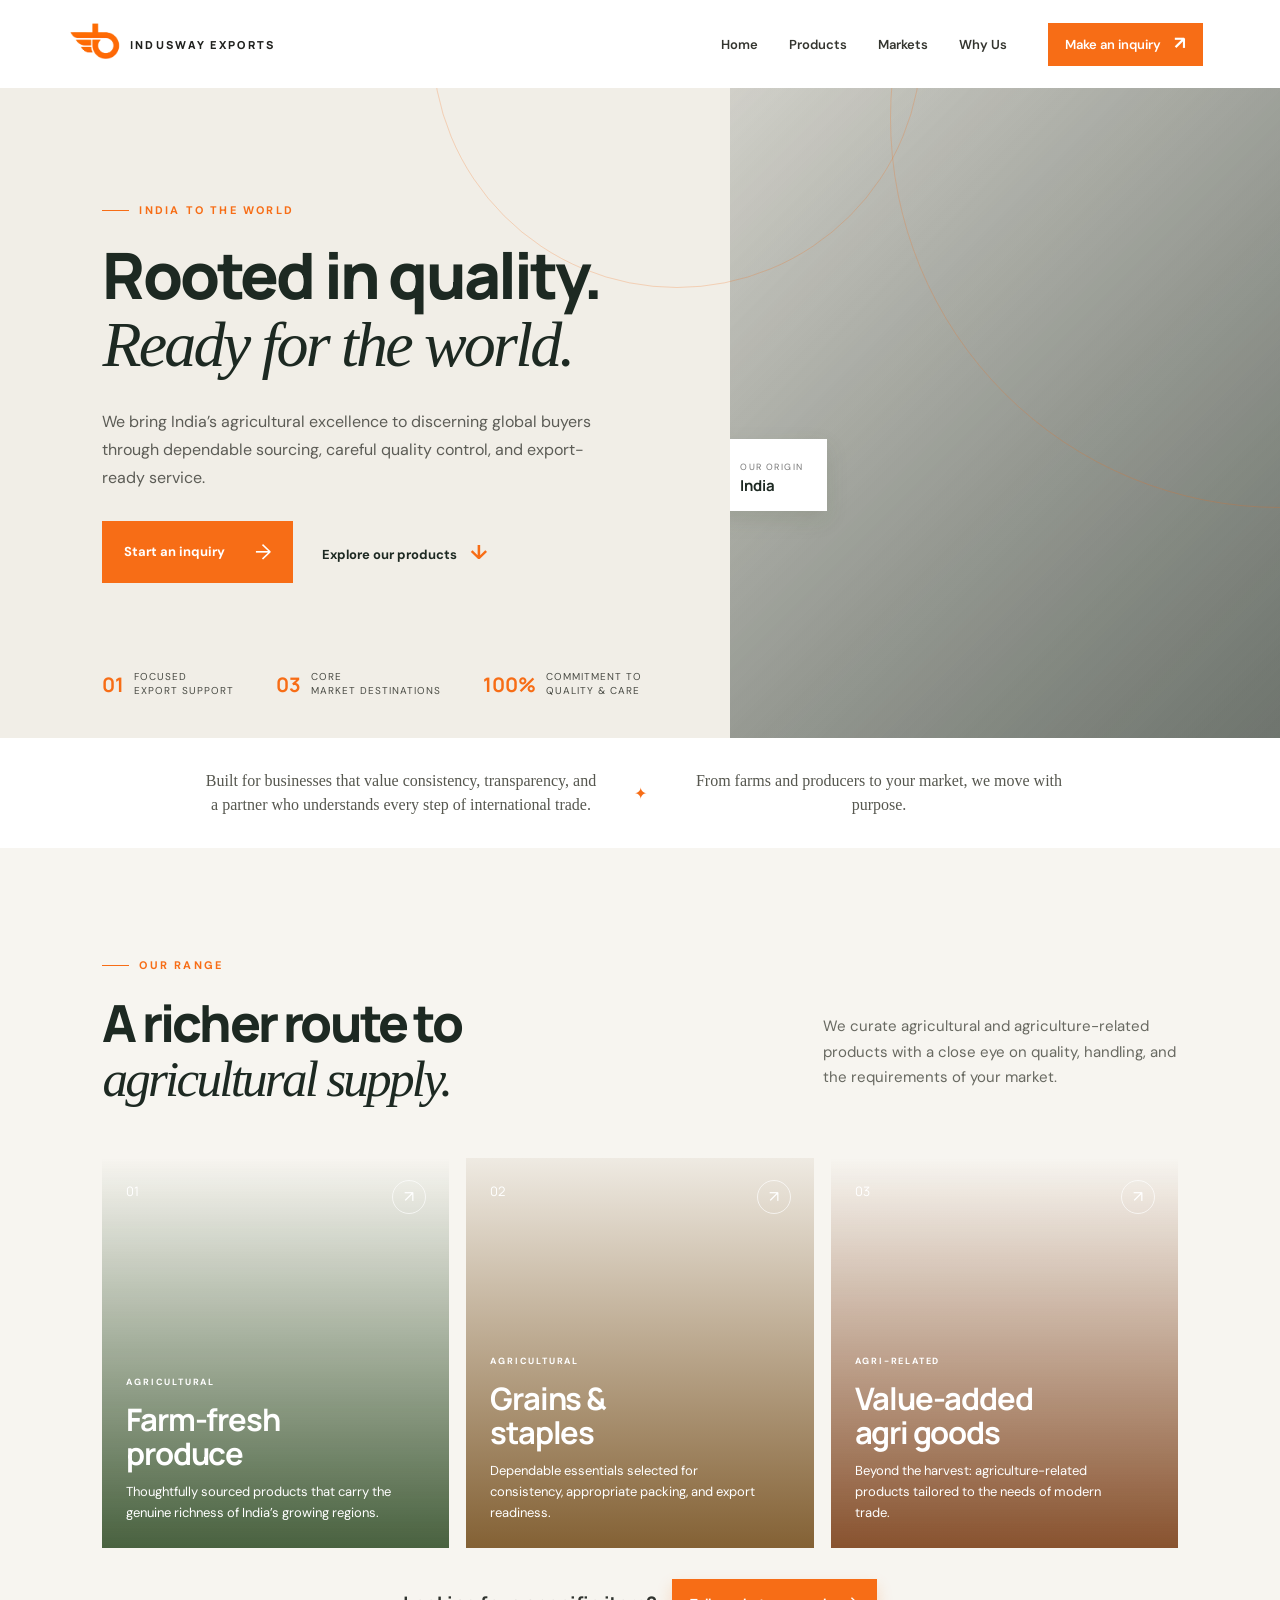
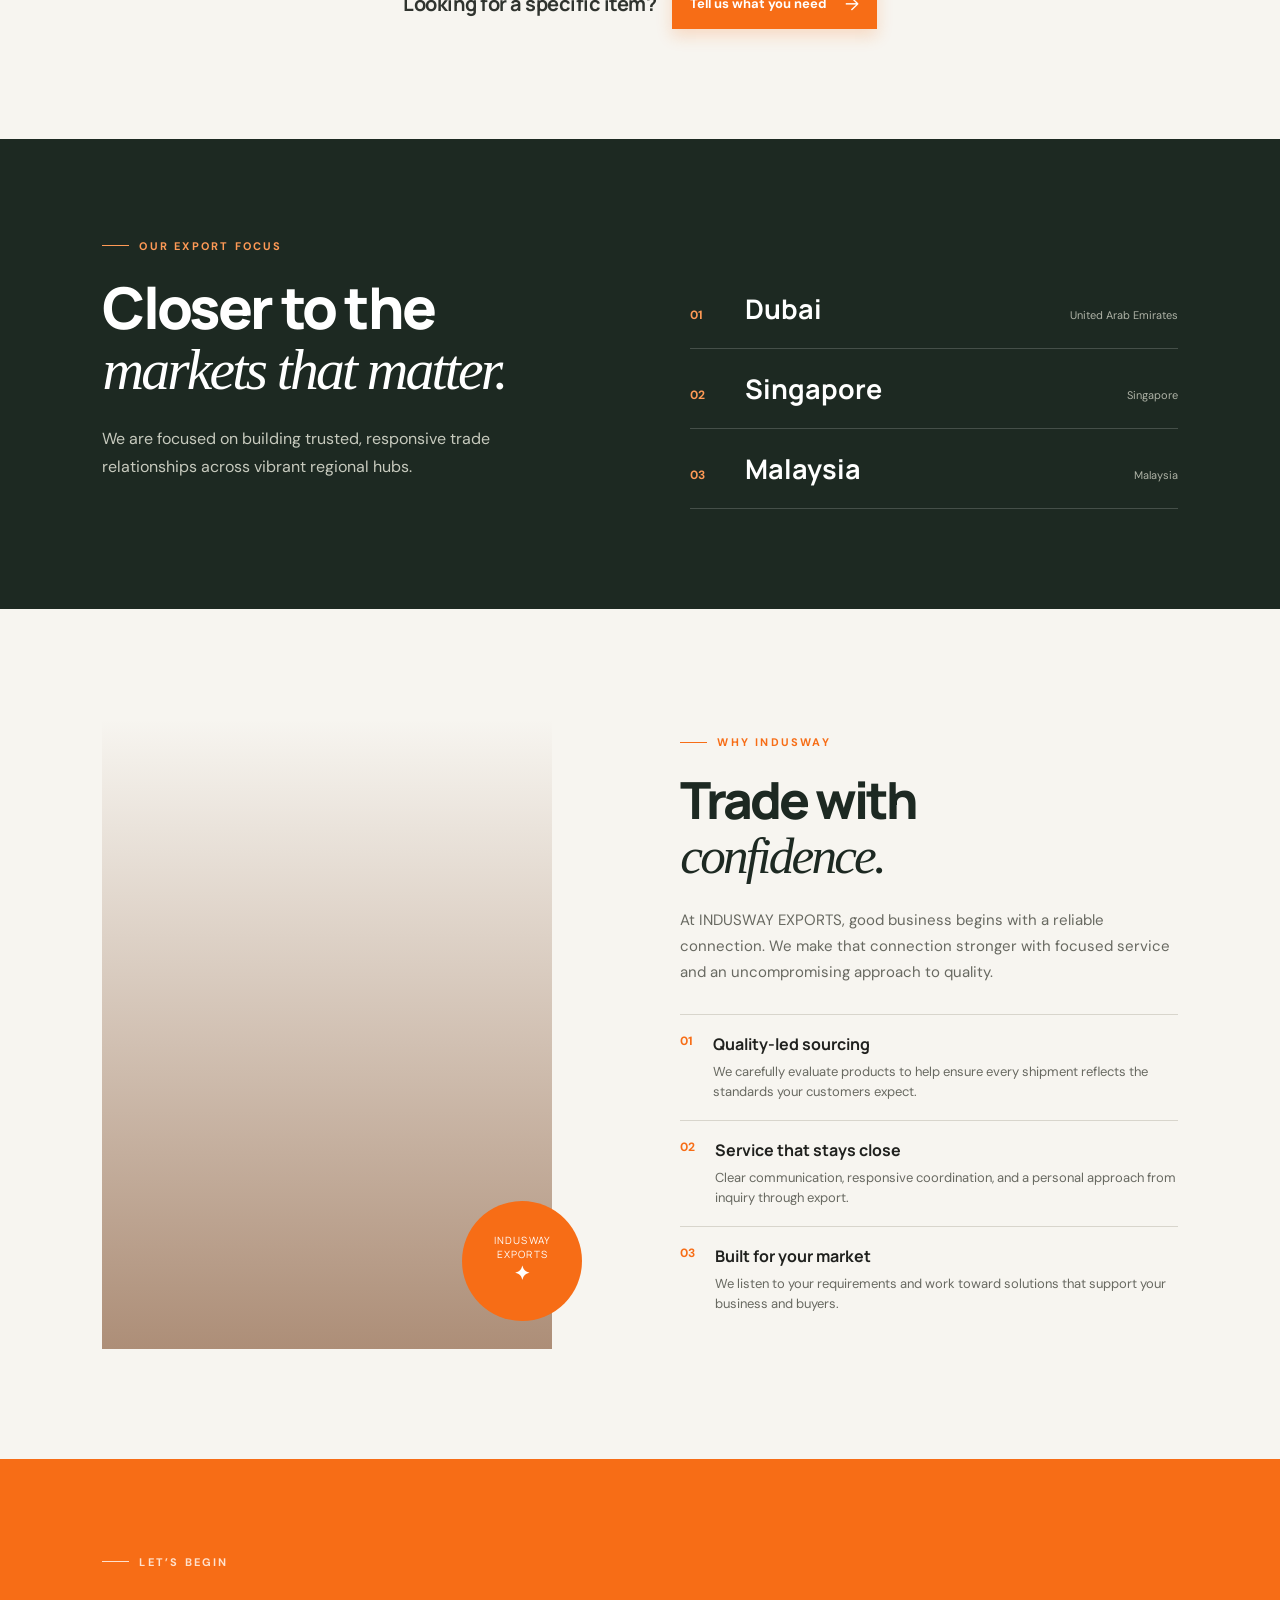
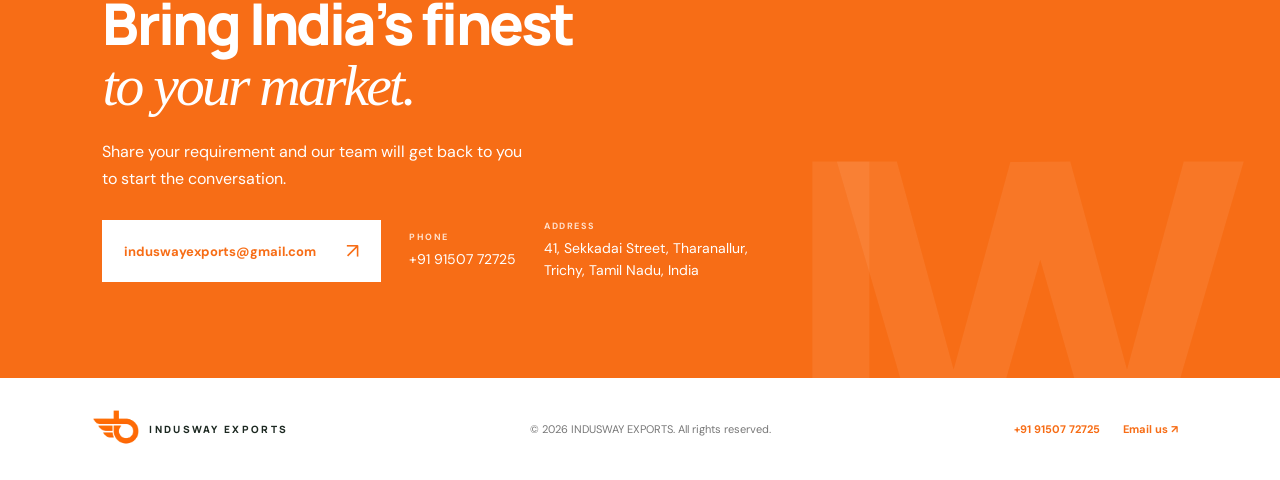
==== commit 173c84f1: "Add files via upload" ====
--- a/index.html
+++ b/index.html
@@ -103,6 +103,14 @@
     @media (min-width: 761px) and (max-width: 1180px) {
       .site-header { padding: 0 42px; }
       .site-header nav { gap: 16px; }
+
+
+
+
+
+
+
+      +
       .site-header nav a { font-size: 12px; }
       .site-header .nav-cta { padding: 11px 13px; margin-left: 2px; }
       .hero { min-height: 610px; padding: 86px 7vw 52px; }
@@ -237,7 +245,7 @@
 
     <section class="contact" id="contact"><div class="contact-inner"><p class="eyebrow light"><span></span> Let’s begin</p><h2>Bring India’s finest<br><em>to your market.</em></h2><p>Share your requirement and our team will get back to you to start the conversation.</p><div class="contact-details"><a class="button button-light" href="mailto:induswayexports@gmail.com?subject=Export%20Inquiry%20for%20INDUSWAY%20EXPORTS">induswayexports@gmail.com <b>↗</b></a><a href="tel:+919150772725"><small>PHONE</small>+91 91507 72725</a><address><small>ADDRESS</small>41, Sekkadai Street, Tharanallur,<br>Trichy, Tamil Nadu, India</address></div></div><div class="contact-mark">IW</div></section>
   </main>
-  <footer><a class="footer-brand" href="#home"><img src="assets/logo.png" alt=""><span>INDUSWAY EXPORTS</span></a><p>© 2026 INDUSWAY EXPORTS. All rights reserved.</p><div class="footer-contact"><a href="tel:+919150772725">+91 91507 72725</a><a href="mailto:induswayexports@gmail.com">Email us ↗</a></div></footer>
+  <footer><a class="footer-brand" href="#home"><img src="logo.png" alt=""><span>INDUSWAY EXPORTS</span></a><p>© 2026 INDUSWAY EXPORTS. All rights reserved.</p><div class="footer-contact"><a href="tel:+919150772725">+91 91507 72725</a><a href="mailto:induswayexports@gmail.com">Email us ↗</a></div></footer>
   <script src="script.js"></script>
   <script>
     const heroSlides = document.querySelectorAll('.hero-slide');
@@ -271,4 +279,4 @@
     });
   </script>
 </body>
-</html>
+</html>
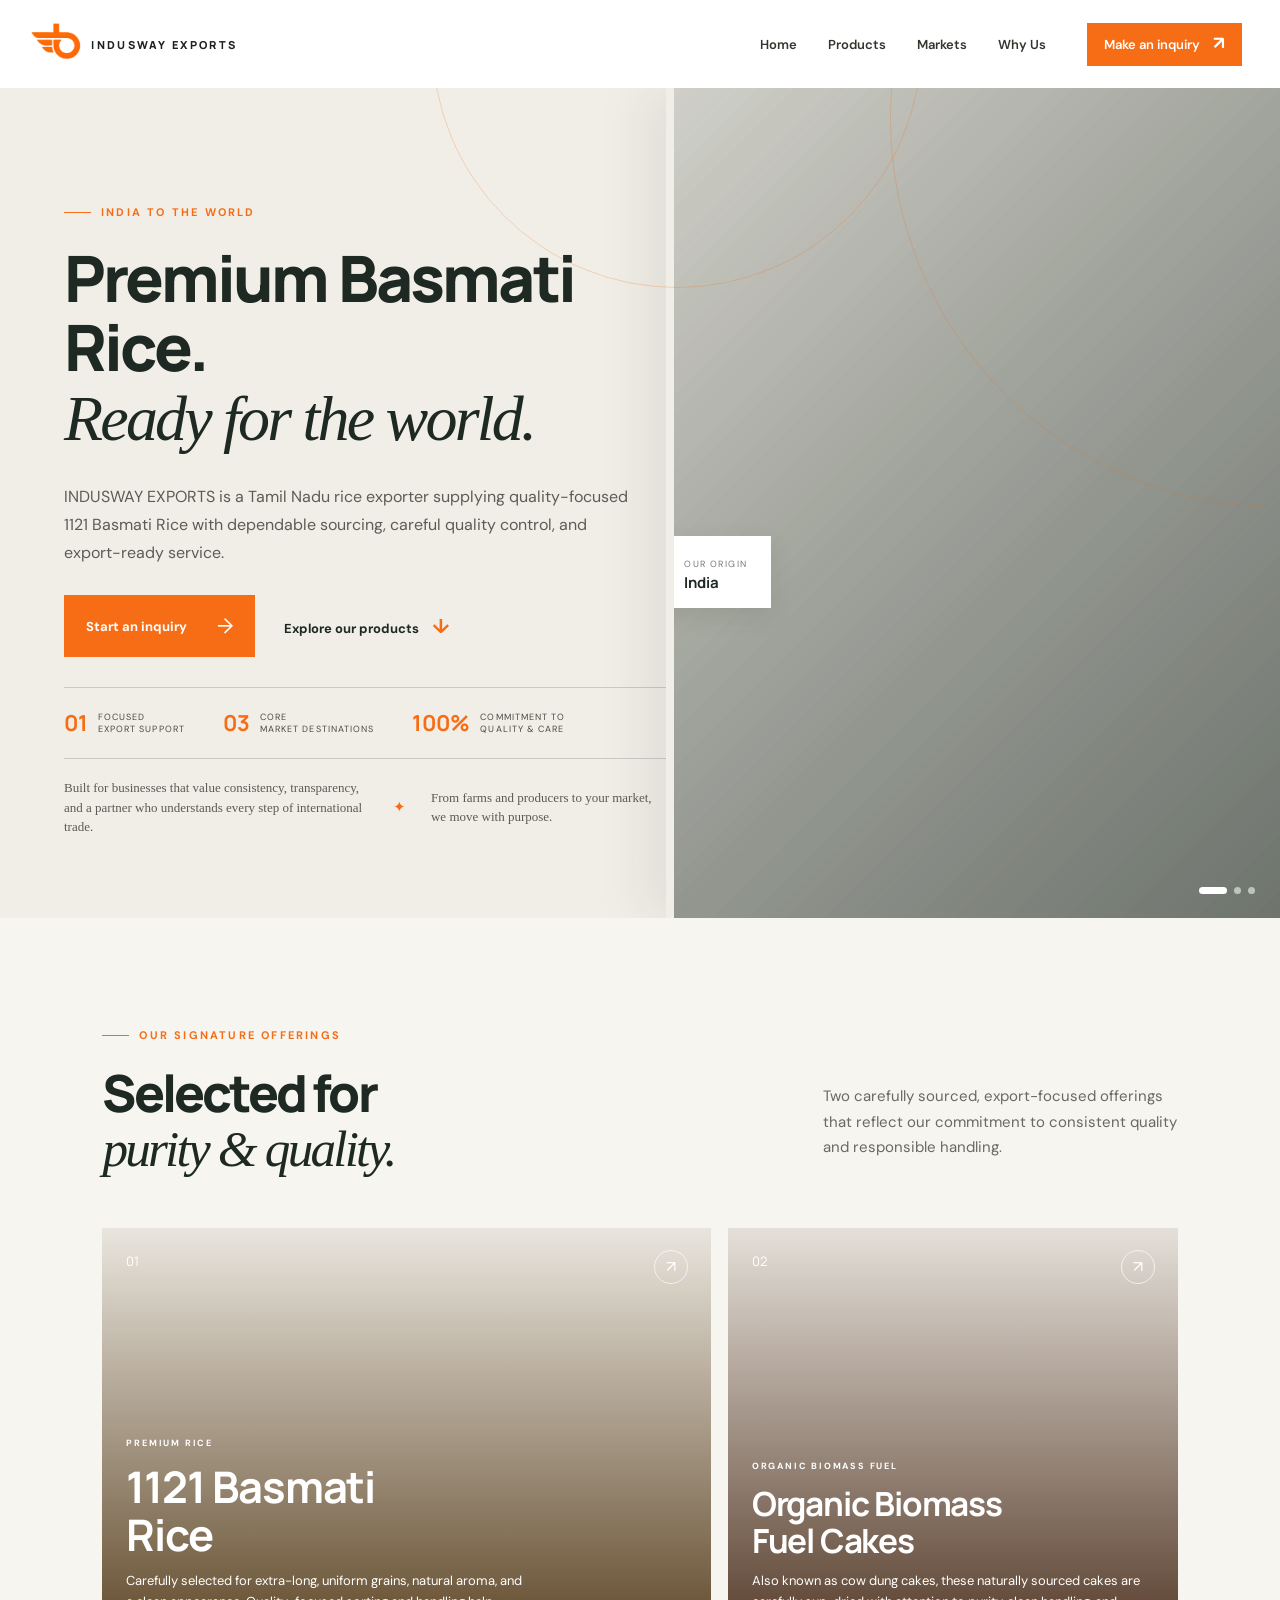
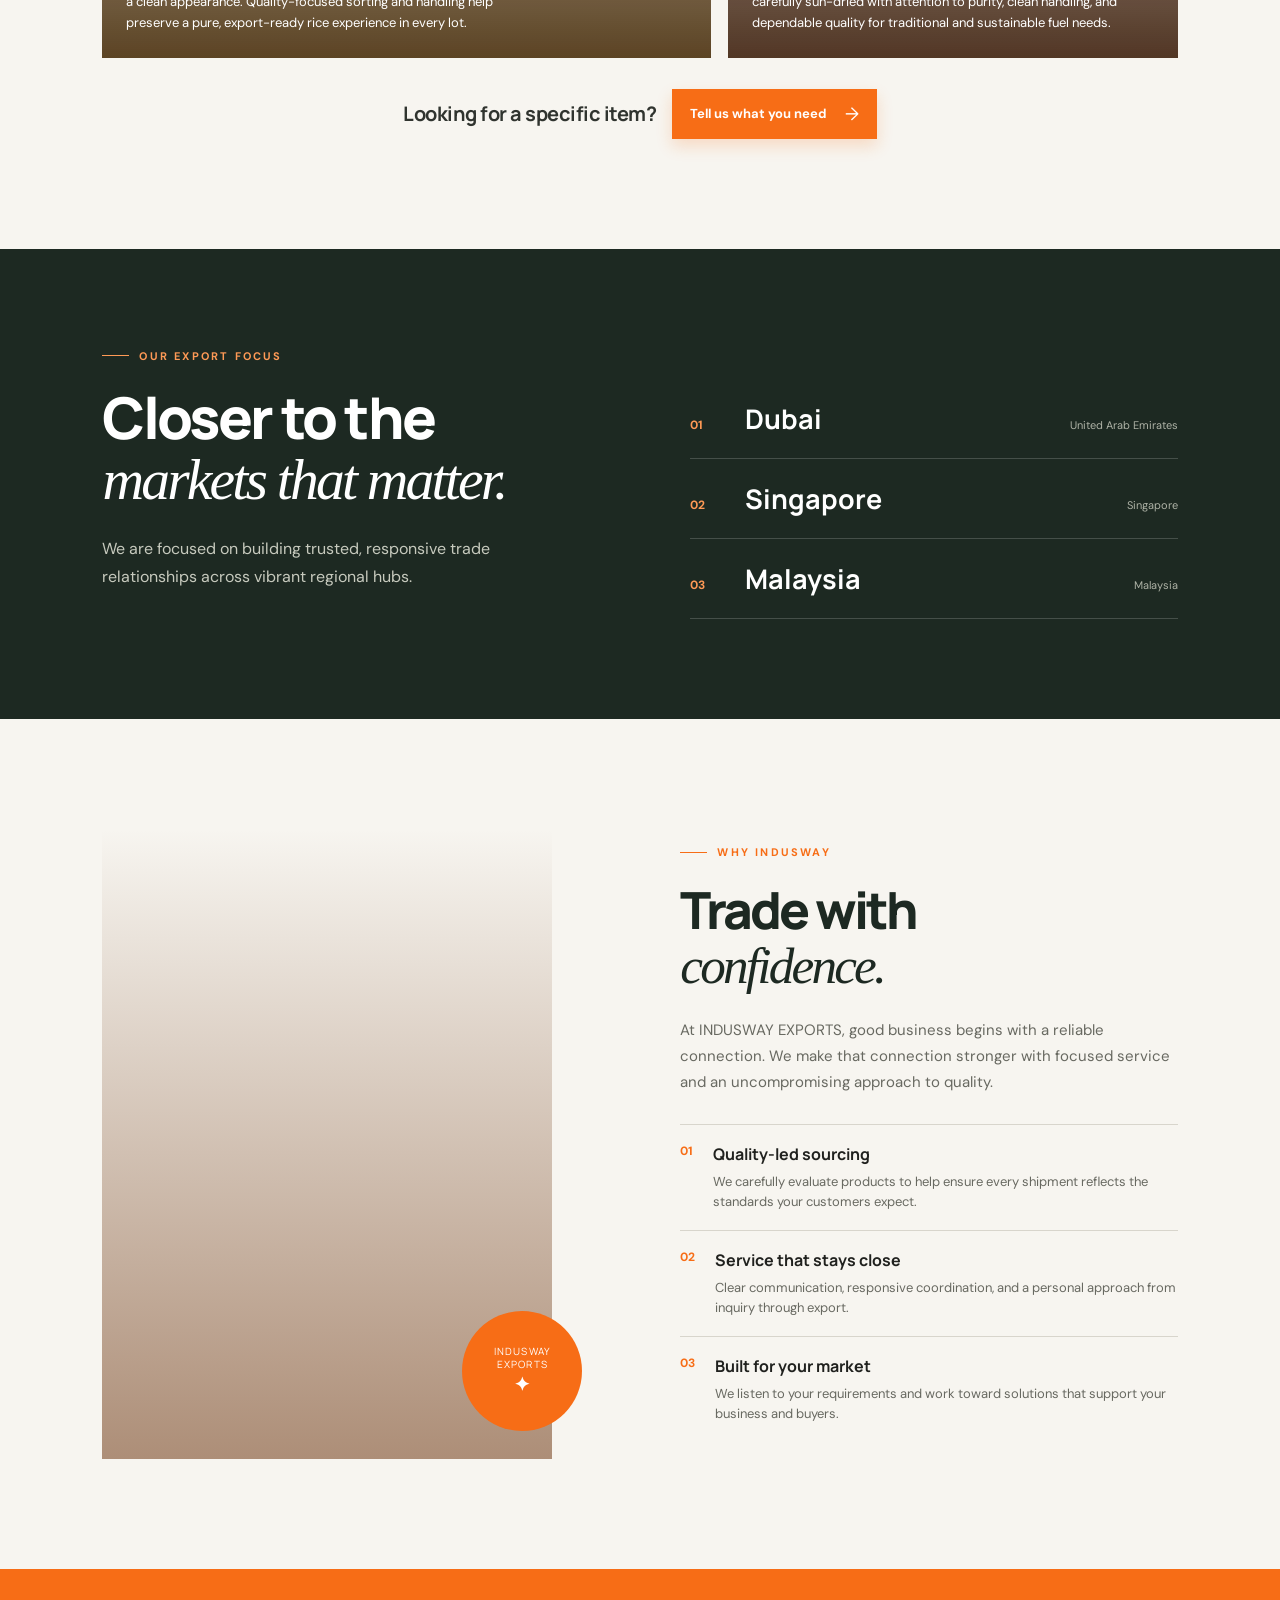
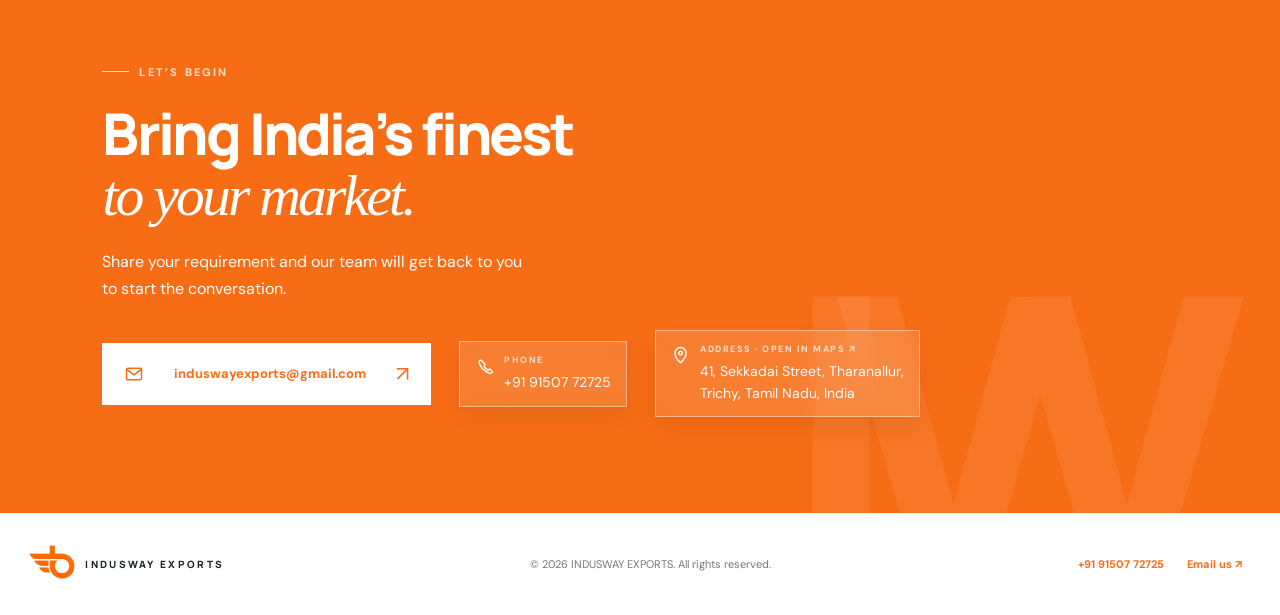
==== commit d820f8ad: "Add files via upload" ====
--- a/index.html
+++ b/index.html
@@ -3,8 +3,42 @@
 <head>
   <meta charset="utf-8">
   <meta name="viewport" content="width=device-width, initial-scale=1">
-  <meta name="description" content="INDUSWAY EXPORTS — trusted agricultural exports from India to global markets.">
-  <title>INDUSWAY EXPORTS</title>
+  <meta name="description" content="INDUSWAY EXPORTS is a Tamil Nadu exporter of premium 1121 Basmati Rice and Organic Biomass Fuel Cakes (cow dung cakes), serving global buyers from India.">
+  <meta name="keywords" content="Tamil Nadu rice exporters, Tamil Nadu rice exporter, Trichy rice exporter, 1121 Basmati Rice exporter India, Basmati rice export, rice export Dubai, rice export Singapore, rice export Malaysia, Organic Biomass Fuel Cakes exporter, organic biomass fuel cakes India, cow dung cakes exporter, dried cow dung cakes, natural biomass fuel exporter">
+  <meta name="author" content="INDUSWAY EXPORTS">
+  <meta name="robots" content="index, follow, max-image-preview:large">
+  <meta name="theme-color" content="#f76d16">
+  <meta property="og:type" content="website">
+  <meta property="og:locale" content="en_IN">
+  <meta property="og:title" content="INDUSWAY EXPORTS | Tamil Nadu Rice Exporter">
+  <meta property="og:description" content="Quality-focused 1121 Basmati Rice and Organic Biomass Fuel Cakes (cow dung cakes) exported from Tamil Nadu, India.">
+  <meta name="twitter:card" content="summary">
+  <meta name="twitter:title" content="INDUSWAY EXPORTS | Tamil Nadu Rice Exporter">
+  <meta name="twitter:description" content="Quality-focused 1121 Basmati Rice and Organic Biomass Fuel Cakes (cow dung cakes) exported from Tamil Nadu, India.">
+  <title>INDUSWAY EXPORTS | Tamil Nadu Rice Exporter</title>
+  <script type="application/ld+json">
+  {
+    "@context": "https://schema.org",
+    "@type": "Organization",
+    "name": "INDUSWAY EXPORTS",
+    "description": "Tamil Nadu exporter supplying premium 1121 Basmati Rice and Organic Biomass Fuel Cakes, also known as cow dung cakes, from India.",
+    "email": "induswayexports@gmail.com",
+    "telephone": "+91-91507-72725",
+    "address": {
+      "@type": "PostalAddress",
+      "streetAddress": "41, Sekkadai Street, Tharanallur",
+      "addressLocality": "Trichy",
+      "addressRegion": "Tamil Nadu",
+      "addressCountry": "IN"
+    },
+    "areaServed": ["Dubai, United Arab Emirates", "Singapore", "Malaysia"],
+    "knowsAbout": ["1121 Basmati Rice", "Basmati Rice Export", "Organic Biomass Fuel Cakes", "Cow Dung Cakes", "Natural Biomass Fuel", "Agricultural Exports"],
+    "makesOffer": [
+      {"@type": "Offer", "itemOffered": {"@type": "Product", "name": "1121 Basmati Rice", "category": "Rice"}},
+      {"@type": "Offer", "itemOffered": {"@type": "Product", "name": "Organic Biomass Fuel Cakes", "alternateName": "Cow Dung Cakes", "category": "Natural Biomass Fuel", "description": "Carefully sun-dried organic biomass fuel cakes, also known as cow dung cakes."}}
+    ]
+  }
+  </script>
   <link rel="preconnect" href="https://fonts.googleapis.com">
   <link rel="preconnect" href="https://fonts.gstatic.com" crossorigin>
   <link href="https://fonts.googleapis.com/css2?family=DM+Sans:wght@400;500;600;700&family=Manrope:wght@500;600;700;800&display=swap" rel="stylesheet">
@@ -12,6 +46,17 @@
   <style>
     .hero-visual { background: linear-gradient(135deg, rgba(29,41,34,.08), rgba(29,41,34,.38)), url('https://images.unsplash.com/photo-1471194402529-8e0f5a675de6?auto=format&fit=crop&w=1400&q=90') center / cover; transition: background-image .7s ease-in-out; }
     .hero-visual .sun, .hero-visual .field { display: none; }
+    .products .product-grid { grid-template-columns: minmax(0, 1.15fr) minmax(0, .85fr); }
+    .basmati-rice { background: linear-gradient(0deg, rgba(78,52,18,.92), rgba(78,52,18,.08)), url('https://sevenstargs.com/uploads/1746016385Steam%20Basmati%20Rice%201121.jpg') center / cover; }
+    .biomass-cakes { background: linear-gradient(0deg, rgba(67,38,19,.92), rgba(67,38,19,.1)), url('https://cdn.dotpe.in/longtail/store-items/7593187/IA4URKsP.jpeg') center / cover; }
+    .primary-product { min-height: 430px; }
+    .secondary-product { min-height: 430px; }
+    .product-card .card-number { display: flex; align-items: center; gap: 11px; }
+    .product-card .card-number small { border: 1px solid rgba(255,255,255,.55); padding: 5px 8px; font-family: 'DM Sans', sans-serif; font-size: 8px; font-weight: 700; letter-spacing: 1.1px; }
+    .primary-product .card-content h3 { font-size: clamp(34px, 3.4vw, 46px); }
+    .secondary-product .card-content h3 { font-size: clamp(28px, 2.6vw, 37px); }
+    .product-card .card-content p { max-width: 400px; }
+    @media (max-width: 760px) { .products .product-grid { grid-template-columns: 1fr; } .primary-product, .secondary-product { min-height: 340px; } .primary-product .card-content h3, .secondary-product .card-content h3 { font-size: 30px; } }
     .brand img { height: 35px; width: 38px; transform: scale(1.4); margin-right: 5px; }
     .site-header nav { gap: 9px; }
     .site-header nav a, .site-header .nav-cta { background: #f76d16; color: #fff; padding: 11px 14px; margin-left: 0; transition: transform .25s ease, box-shadow .25s ease, background-color .25s ease; }
@@ -44,6 +89,13 @@
     .contact-details { display: flex; flex-wrap: wrap; align-items: center; gap: 18px 28px; margin-top: 6px; }
     .contact-details > a:not(.button), .contact-details address { color: #fff; text-decoration: none; font-style: normal; font-size: 14px; line-height: 1.55; }
     .contact-details small { display: block; color: #ffe1cd; font-size: 9px; font-weight: 700; letter-spacing: 1.5px; margin-bottom: 4px; }
+    .contact-icon { width: 19px; height: 19px; flex: 0 0 auto; fill: none; stroke: currentColor; stroke-linecap: round; stroke-linejoin: round; stroke-width: 1.8; }
+    .contact-details .button .contact-icon { width: 20px; height: 20px; }
+    .contact-details .contact-item { display: flex; align-items: flex-start; gap: 10px; }
+    .contact-details .contact-item span { display: block; }
+    .contact-details .contact-item { min-height: 64px; padding: 12px 15px; border: 1px solid rgba(255,255,255,.42); background: rgba(255,255,255,.12); box-shadow: 0 10px 22px rgba(113,48,8,.12); backdrop-filter: blur(8px); transition: transform .28s ease, background-color .28s ease, box-shadow .28s ease; }
+    .contact-details .contact-item:hover { background: rgba(255,255,255,.2); transform: translateY(-4px); box-shadow: 0 15px 28px rgba(113,48,8,.2); }
+    .contact-details .contact-item .contact-icon { margin-top: 3px; color: #fff; }
     .footer-contact { display: flex; gap: 23px; }
     .footer-contact a { color: #f76d16; font-weight: bold; text-decoration: none; }
     .market-list > div:hover { transform: translateX(9px); }
@@ -103,14 +155,6 @@
     @media (min-width: 761px) and (max-width: 1180px) {
       .site-header { padding: 0 42px; }
       .site-header nav { gap: 16px; }
-
-
-
-
-
-
-
-      +
       .site-header nav a { font-size: 12px; }
       .site-header .nav-cta { padding: 11px 13px; margin-left: 2px; }
       .hero { min-height: 610px; padding: 86px 7vw 52px; }
@@ -201,13 +245,82 @@
       footer { padding-left: clamp(130px, 10vw, 210px); padding-right: clamp(130px, 10vw, 210px); }
       .product-card { min-height: 430px; }
     }
+    @media (min-width: 981px) {
+      .hero { min-height: calc(100vh - 88px); padding-left: clamp(54px, 5vw, 112px); padding-right: 0; }
+      .hero-copy { width: calc(52vw - clamp(54px, 5vw, 112px)); max-width: none; padding-top: clamp(10px, 3vh, 48px); }
+      .hero-visual { width: 48%; min-height: calc(100vh - 88px); }
+      .hero .intro { max-width: 590px; }
+      .hero-stats { left: clamp(54px, 5vw, 112px); }
+    }
+    @media (min-width: 761px) {
+      .site-header { padding-left: clamp(28px, 3vw, 64px); padding-right: clamp(28px, 3vw, 64px); }
+      footer { padding-left: clamp(28px, 3vw, 64px); padding-right: clamp(28px, 3vw, 64px); }
+    }
+    @media (min-width: 981px) {
+      .hero { min-height: max(calc(100vh - 88px), 760px); padding-top: clamp(86px, 10vh, 138px); padding-bottom: 82px; }
+      .hero h1 { line-height: 1.08; }
+      .hero .intro { margin: 30px 0 0; max-width: 570px; }
+      .hero-actions { margin-top: 28px; }
+      .hero-copy .hero-stats { display: flex; gap: clamp(28px, 3vw, 52px); margin-top: 48px; padding: 20px 0; border-top: 1px solid rgba(29,41,34,.18); border-bottom: 1px solid rgba(29,41,34,.18); }
+      .hero-stats > div { min-width: 104px; }
+      .hero-stats strong { font-size: 22px; }
+      .hero-stats span { font-size: 9px; letter-spacing: 1.05px; }
+      .hero-copy .hero-message { max-width: 650px; margin-top: 46px; padding-top: 0; border-top: 0; gap: 19px; }
+      .hero-message p { font-size: 14px; line-height: 1.58; }
+    }
+    @media (min-width: 981px) {
+      .hero-visual { width: 48%; border-left: clamp(7px, .65vw, 14px) solid #f1eee7; box-shadow: -20px 0 50px rgba(29,41,34,.08); }
+    }
+    @media (min-width: 761px) and (max-width: 980px) {
+      .hero-visual { width: 43%; border-left: 7px solid #f1eee7; box-shadow: -14px 0 35px rgba(29,41,34,.07); }
+    }
+    @media (max-width: 760px) {
+      .hero-visual { width: 100%; height: clamp(205px, 48vw, 290px); margin: 33px 0 26px; border: 5px solid #fff; border-radius: 18px; box-shadow: 0 16px 34px rgba(29,41,34,.16); }
+      .hero-slides, .hero-slide { border-radius: inherit; }
+      .origin-card { border-radius: 9px; }
+    }
+    .site-header { position: sticky; top: 0; transition: background-color .35s ease, box-shadow .35s ease, backdrop-filter .35s ease; }
+    .site-header { animation: headerReveal .75s cubic-bezier(.2,.8,.2,1) both; }
+    .site-header::after { content: ''; position: absolute; left: 0; bottom: 0; width: 0; height: 2px; background: linear-gradient(90deg, var(--orange), #ffad70, var(--orange)); transition: width .6s cubic-bezier(.2,.8,.2,1); }
+    .site-header.scrolled::after { width: 100%; }
+    .site-header.scrolled { background: rgba(255,255,255,.92); box-shadow: 0 9px 28px rgba(29,41,34,.09); backdrop-filter: blur(14px); }
+    .brand { animation: brandReveal .7s .12s cubic-bezier(.2,.8,.2,1) both; }
+    .brand img { transition: transform .35s cubic-bezier(.2,.8,.2,1), filter .35s ease; }
+    .brand:hover img { transform: scale(1.5) rotate(-4deg); filter: drop-shadow(0 6px 7px rgba(247,109,22,.22)); }
+    .site-header nav a { animation: navReveal .5s cubic-bezier(.2,.8,.2,1) both; }
+    .site-header nav a:nth-child(1) { animation-delay: .16s; }.site-header nav a:nth-child(2) { animation-delay: .22s; }.site-header nav a:nth-child(3) { animation-delay: .28s; }.site-header nav a:nth-child(4) { animation-delay: .34s; }.site-header nav a:nth-child(5) { animation-delay: .4s; }
+    .site-header nav a:not(.nav-cta) { position: relative; }
+    .site-header nav a:not(.nav-cta)::after { content: ''; position: absolute; left: 50%; bottom: -8px; width: 0; height: 2px; background: var(--orange); transition: width .28s ease, left .28s ease; }
+    .site-header nav a:not(.nav-cta):hover::after { left: 0; width: 100%; }
+    .hero-slides { transform: translate3d(var(--parallax-x, 0), var(--parallax-y, 0), 0); transition: transform .7s cubic-bezier(.2,.8,.2,1); will-change: transform; }
+    .hero-message { max-width: 640px; display: grid; grid-template-columns: minmax(0, 1.3fr) 24px minmax(0, 1fr); align-items: center; gap: 15px; margin-top: clamp(30px, 5vh, 58px); padding-top: 19px; border-top: 1px solid rgba(29,41,34,.18); color: #5a5b54; }
+    .hero-copy .hero-stats { position: relative; left: auto; bottom: auto; margin-top: 30px; }
+    .hero-copy .hero-message { margin-top: 19px; }
+    .hero-message p { margin: 0; font-family: Georgia, serif; font-size: 13px; line-height: 1.48; }
+    .hero-message span { color: var(--orange); text-align: center; font-size: 15px; }
+    .hero-slide-dots { position: absolute; right: 25px; bottom: 24px; z-index: 4; display: flex; gap: 7px; }
+    .hero-slide-dots span { width: 7px; height: 7px; border-radius: 999px; background: rgba(255,255,255,.55); transition: width .35s ease, background-color .35s ease; }
+    .hero-slide-dots span.active { width: 28px; background: #fff; }
+    .button { position: relative; overflow: hidden; isolation: isolate; }
+    .button::before { content: ''; position: absolute; z-index: -1; inset: 0; background: linear-gradient(110deg, transparent 25%, rgba(255,255,255,.32) 48%, transparent 72%); transform: translateX(-125%); transition: transform .7s ease; }
+    .button:hover::before { transform: translateX(125%); }
+    .reveal.is-visible .section-heading, .reveal.is-visible .market-content, .reveal.is-visible .why-copy, .reveal.is-visible .contact-inner { animation: softRise .75s cubic-bezier(.2,.8,.2,1) both; }
+    .reveal.is-visible .market-list > div { animation: listSlide .55s ease both; }
+    .reveal.is-visible .market-list > div:nth-child(2) { animation-delay: .1s; }
+    .reveal.is-visible .market-list > div:nth-child(3) { animation-delay: .2s; }
+    @keyframes softRise { from { opacity: 0; transform: translateY(22px); } to { opacity: 1; transform: translateY(0); } }
+    @keyframes listSlide { from { opacity: 0; transform: translateX(22px); } to { opacity: 1; transform: translateX(0); } }
+    @keyframes headerReveal { from { opacity: 0; transform: translateY(-18px); } to { opacity: 1; transform: translateY(0); } }
+    @keyframes brandReveal { from { opacity: 0; transform: translateX(-12px); } to { opacity: 1; transform: translateX(0); } }
+    @keyframes navReveal { from { opacity: 0; transform: translateY(-8px); } to { opacity: 1; transform: translateY(0); } }
+    @media (max-width: 760px) { .hero-slide-dots { right: 15px; bottom: 15px; } .site-header nav a:not(.nav-cta)::after { display: none; } .hero-message { grid-template-columns: 1fr; gap: 9px; margin-top: 28px; padding-top: 16px; } .hero-message p { font-size: 12px; } .hero-message span { text-align: left; } .contact-details .contact-item { width: 100%; } }
   </style>
 </head>
 <body>
   <header class="site-header">
     <a class="brand" href="#home" aria-label="Indusway Exports home"><img src="logo.png" alt="Indusway logo"><span>INDUSWAY EXPORTS</span></a>
     <button class="menu-toggle" aria-label="Open menu" aria-expanded="false"><i></i><i></i></button>
-    <nav aria-label="Main navigation"><a href="#home">Home</a><a href="#products">Products</a><a href="#markets">Markets</a><a href="#why-us">Why Us</a><a href="#contact" class="nav-cta">Make an inquiry <b>↗</b></a></nav>
+    <nav aria-label="Main navigation"><a href="#home">Home</a><a href="#products">Products</a><a href="#markets">Markets</a><a href="#why-us">Why Us</a><a href="mailto:induswayexports@gmail.com?subject=Export%20Inquiry%20for%20INDUSWAY%20EXPORTS" class="nav-cta">Make an inquiry <b>↗</b></a></nav>
   </header>
 
   <main>
@@ -215,26 +328,24 @@
       <div class="hero-orbit orbit-one"></div><div class="hero-orbit orbit-two"></div>
       <div class="hero-copy">
         <p class="eyebrow"><span></span> India to the world</p>
-        <h1>Rooted in quality.<br><em>Ready for the world.</em></h1>
-        <p class="intro">We bring India’s agricultural excellence to discerning global buyers through dependable sourcing, careful quality control, and export-ready service.</p>
+        <h1>Premium Basmati Rice.<br><em>Ready for the world.</em></h1>
+        <p class="intro">INDUSWAY EXPORTS is a Tamil Nadu rice exporter supplying quality-focused 1121 Basmati Rice with dependable sourcing, careful quality control, and export-ready service.</p>
         <div class="hero-actions"><a class="button button-primary" href="mailto:induswayexports@gmail.com?subject=Export%20Inquiry%20for%20INDUSWAY%20EXPORTS">Start an inquiry <b>→</b></a><a class="text-link" href="#products">Explore our products <span>↓</span></a></div>
+        <div class="hero-stats"><div><strong>01</strong><span>Focused<br>export support</span></div><div><strong>03</strong><span>Core<br>market destinations</span></div><div><strong>100%</strong><span>Commitment to<br>quality &amp; care</span></div></div>
+        <div class="hero-message"><p>Built for businesses that value consistency, transparency, and a partner who understands every step of international trade.</p><span>✦</span><p>From farms and producers to your market, we move with purpose.</p></div>
       </div>
       <div class="hero-visual" aria-hidden="true">
-        <div class="hero-slides"><div class="hero-slide active" style="background-image:url('https://images.unsplash.com/photo-1471194402529-8e0f5a675de6?auto=format&fit=crop&w=1400&q=90')"></div><div class="hero-slide" style="background-image:url('https://images.unsplash.com/photo-1464226184884-fa280b87c399?auto=format&fit=crop&w=1400&q=90')"></div><div class="hero-slide" style="background-image:url('https://images.unsplash.com/photo-1499529112087-3cb3b73cec95?auto=format&fit=crop&w=1400&q=90')"></div></div>
+        <div class="hero-slides"><div class="hero-slide active" style="background-image:url('https://images.unsplash.com/photo-1471194402529-8e0f5a675de6?auto=format&fit=crop&w=1400&q=90')"></div><div class="hero-slide" style="background-image:url('https://images.unsplash.com/photo-1464226184884-fa280b87c399?auto=format&fit=crop&w=1400&q=90')"></div><div class="hero-slide" style="background-image:url('https://images.unsplash.com/photo-1499529112087-3cb3b73cec95?auto=format&fit=crop&w=1400&q=90')"></div></div><div class="hero-slide-dots"><span class="active"></span><span></span><span></span></div>
         <div class="sun"></div><div class="field field-back"></div><div class="field field-middle"></div><div class="field field-front"></div>
         <div class="origin-card"><span class="pin">●</span><div><small>OUR ORIGIN</small><strong>India</strong></div></div>
       </div>
-      <div class="hero-stats"><div><strong>01</strong><span>Focused<br>export support</span></div><div><strong>03</strong><span>Core<br>market destinations</span></div><div><strong>100%</strong><span>Commitment to<br>quality & care</span></div></div>
     </section>
 
-    <section class="intro-band"><p>Built for businesses that value consistency, transparency, and a partner who understands every step of international trade.</p><span>✦</span><p>From farms and producers to your market, we move with purpose.</p></section>
-
     <section class="products section" id="products">
-      <div class="section-heading"><div><p class="eyebrow"><span></span> Our range</p><h2>A richer route to<br><em>agricultural supply.</em></h2></div><p>We curate agricultural and agriculture-related products with a close eye on quality, handling, and the requirements of your market.</p></div>
+      <div class="section-heading"><div><p class="eyebrow"><span></span> Our signature offerings</p><h2>Selected for<br><em>purity &amp; quality.</em></h2></div><p>Two carefully sourced, export-focused offerings that reflect our commitment to consistent quality and responsible handling.</p></div>
       <div class="product-grid">
-        <article class="product-card produce"><div class="card-number">01</div><div class="card-content"><span>AGRICULTURAL</span><h3>Farm-fresh<br>produce</h3><p>Thoughtfully sourced products that carry the genuine richness of India’s growing regions.</p></div><div class="card-arrow">↗</div></article>
-        <article class="product-card staples"><div class="card-number">02</div><div class="card-content"><span>AGRICULTURAL</span><h3>Grains &amp;<br>staples</h3><p>Dependable essentials selected for consistency, appropriate packing, and export readiness.</p></div><div class="card-arrow">↗</div></article>
-        <article class="product-card allied"><div class="card-number">03</div><div class="card-content"><span>AGRI-RELATED</span><h3>Value-added<br>agri goods</h3><p>Beyond the harvest: agriculture-related products tailored to the needs of modern trade.</p></div><div class="card-arrow">↗</div></article>
+        <article class="product-card basmati-rice primary-product"><div class="card-number">01</div><div class="card-content"><span>PREMIUM RICE</span><h3>1121 Basmati<br>Rice</h3><p>Carefully selected for extra-long, uniform grains, natural aroma, and a clean appearance. Quality-focused sorting and handling help preserve a pure, export-ready rice experience in every lot.</p></div><div class="card-arrow">↗</div></article>
+        <article class="product-card biomass-cakes secondary-product"><div class="card-number">02</div><div class="card-content"><span>ORGANIC BIOMASS FUEL</span><h3>Organic Biomass<br>Fuel Cakes</h3><p>Also known as cow dung cakes, these naturally sourced cakes are carefully sun-dried with attention to purity, clean handling, and dependable quality for traditional and sustainable fuel needs.</p></div><div class="card-arrow">↗</div></article>
       </div>
       <div class="product-note"><span>Looking for a specific item?</span><a href="mailto:induswayexports@gmail.com?subject=Product%20Requirement">Tell us what you need <b>→</b></a></div>
     </section>
@@ -243,18 +354,42 @@
 
     <section class="why section" id="why-us"><div class="why-image"><div class="stamp">INDUSWAY<br>EXPORTS<br><b>✦</b></div></div><div class="why-copy"><p class="eyebrow"><span></span> Why Indusway</p><h2>Trade with<br><em>confidence.</em></h2><p>At INDUSWAY EXPORTS, good business begins with a reliable connection. We make that connection stronger with focused service and an uncompromising approach to quality.</p><div class="reason"><b>01</b><div><h3>Quality-led sourcing</h3><p>We carefully evaluate products to help ensure every shipment reflects the standards your customers expect.</p></div></div><div class="reason"><b>02</b><div><h3>Service that stays close</h3><p>Clear communication, responsive coordination, and a personal approach from inquiry through export.</p></div></div><div class="reason"><b>03</b><div><h3>Built for your market</h3><p>We listen to your requirements and work toward solutions that support your business and buyers.</p></div></div></div></section>
 
-    <section class="contact" id="contact"><div class="contact-inner"><p class="eyebrow light"><span></span> Let’s begin</p><h2>Bring India’s finest<br><em>to your market.</em></h2><p>Share your requirement and our team will get back to you to start the conversation.</p><div class="contact-details"><a class="button button-light" href="mailto:induswayexports@gmail.com?subject=Export%20Inquiry%20for%20INDUSWAY%20EXPORTS">induswayexports@gmail.com <b>↗</b></a><a href="tel:+919150772725"><small>PHONE</small>+91 91507 72725</a><address><small>ADDRESS</small>41, Sekkadai Street, Tharanallur,<br>Trichy, Tamil Nadu, India</address></div></div><div class="contact-mark">IW</div></section>
+    <section class="contact" id="contact"><div class="contact-inner"><p class="eyebrow light"><span></span> Let’s begin</p><h2>Bring India’s finest<br><em>to your market.</em></h2><p>Share your requirement and our team will get back to you to start the conversation.</p><div class="contact-details"><a class="button button-light" href="mailto:induswayexports@gmail.com?subject=Export%20Inquiry%20for%20INDUSWAY%20EXPORTS"><svg class="contact-icon gmail-icon" viewBox="0 0 24 24" aria-hidden="true"><path d="M3.5 6.5 12 13l8.5-6.5M4.5 5h15A1.5 1.5 0 0 1 21 6.5v11A1.5 1.5 0 0 1 19.5 19h-15A1.5 1.5 0 0 1 3 17.5v-11A1.5 1.5 0 0 1 4.5 5Z"/></svg>induswayexports@gmail.com <b>↗</b></a><a class="contact-item" href="tel:+919150772725"><svg class="contact-icon" viewBox="0 0 24 24" aria-hidden="true"><path d="M7.1 3.7 5.3 5.5c-1 1 1.2 6.2 5 10s9 6 10 5l1.8-1.8-3.4-3.4-2.2 1.4a13.1 13.1 0 0 1-5.2-5.2l1.4-2.2-3.4-3.6Z"/></svg><span><small>PHONE</small>+91 91507 72725</span></a><a class="contact-item contact-address" href="https://www.google.com/maps/search/?api=1&amp;query=41%2C%20Sekkadai%20Street%2C%20Tharanallur%2C%20Trichy%2C%20Tamil%20Nadu%2C%20India" target="_blank" rel="noopener" aria-label="Open our address in Google Maps"><svg class="contact-icon" viewBox="0 0 24 24" aria-hidden="true"><path d="M12 21s7-6.1 7-12a7 7 0 1 0-14 0c0 5.9 7 12 7 12Z"/><circle cx="12" cy="9" r="2.25"/></svg><span><small>ADDRESS · OPEN IN MAPS ↗</small>41, Sekkadai Street, Tharanallur,<br>Trichy, Tamil Nadu, India</span></a></div></div><div class="contact-mark">IW</div></section>
   </main>
   <footer><a class="footer-brand" href="#home"><img src="logo.png" alt=""><span>INDUSWAY EXPORTS</span></a><p>© 2026 INDUSWAY EXPORTS. All rights reserved.</p><div class="footer-contact"><a href="tel:+919150772725">+91 91507 72725</a><a href="mailto:induswayexports@gmail.com">Email us ↗</a></div></footer>
   <script src="script.js"></script>
   <script>
     const heroSlides = document.querySelectorAll('.hero-slide');
+    const heroDots = document.querySelectorAll('.hero-slide-dots span');
     let imageIndex = 0;
     setInterval(() => {
       heroSlides[imageIndex].classList.remove('active');
+      heroDots[imageIndex].classList.remove('active');
       imageIndex = (imageIndex + 1) % heroSlides.length;
       heroSlides[imageIndex].classList.add('active');
+      heroDots[imageIndex].classList.add('active');
     }, 5000);
+
+    const header = document.querySelector('.site-header');
+    const updateHeader = () => header.classList.toggle('scrolled', window.scrollY > 18);
+    updateHeader();
+    window.addEventListener('scroll', updateHeader, { passive: true });
+
+    const heroVisual = document.querySelector('.hero-visual');
+    const reducedMotion = window.matchMedia('(prefers-reduced-motion: reduce)').matches;
+    if (heroVisual && !reducedMotion && window.matchMedia('(min-width: 761px)').matches) {
+      heroVisual.addEventListener('pointermove', (event) => {
+        const bounds = heroVisual.getBoundingClientRect();
+        const x = (event.clientX - bounds.left) / bounds.width - .5;
+        const y = (event.clientY - bounds.top) / bounds.height - .5;
+        heroVisual.style.setProperty('--parallax-x', `${x * -14}px`);
+        heroVisual.style.setProperty('--parallax-y', `${y * -12}px`);
+      });
+      heroVisual.addEventListener('pointerleave', () => {
+        heroVisual.style.setProperty('--parallax-x', '0px');
+        heroVisual.style.setProperty('--parallax-y', '0px');
+      });
+    }
 
     const revealObserver = new IntersectionObserver((entries, observer) => {
       entries.forEach(entry => {
@@ -279,4 +414,4 @@
     });
   </script>
 </body>
-</html>+</html>
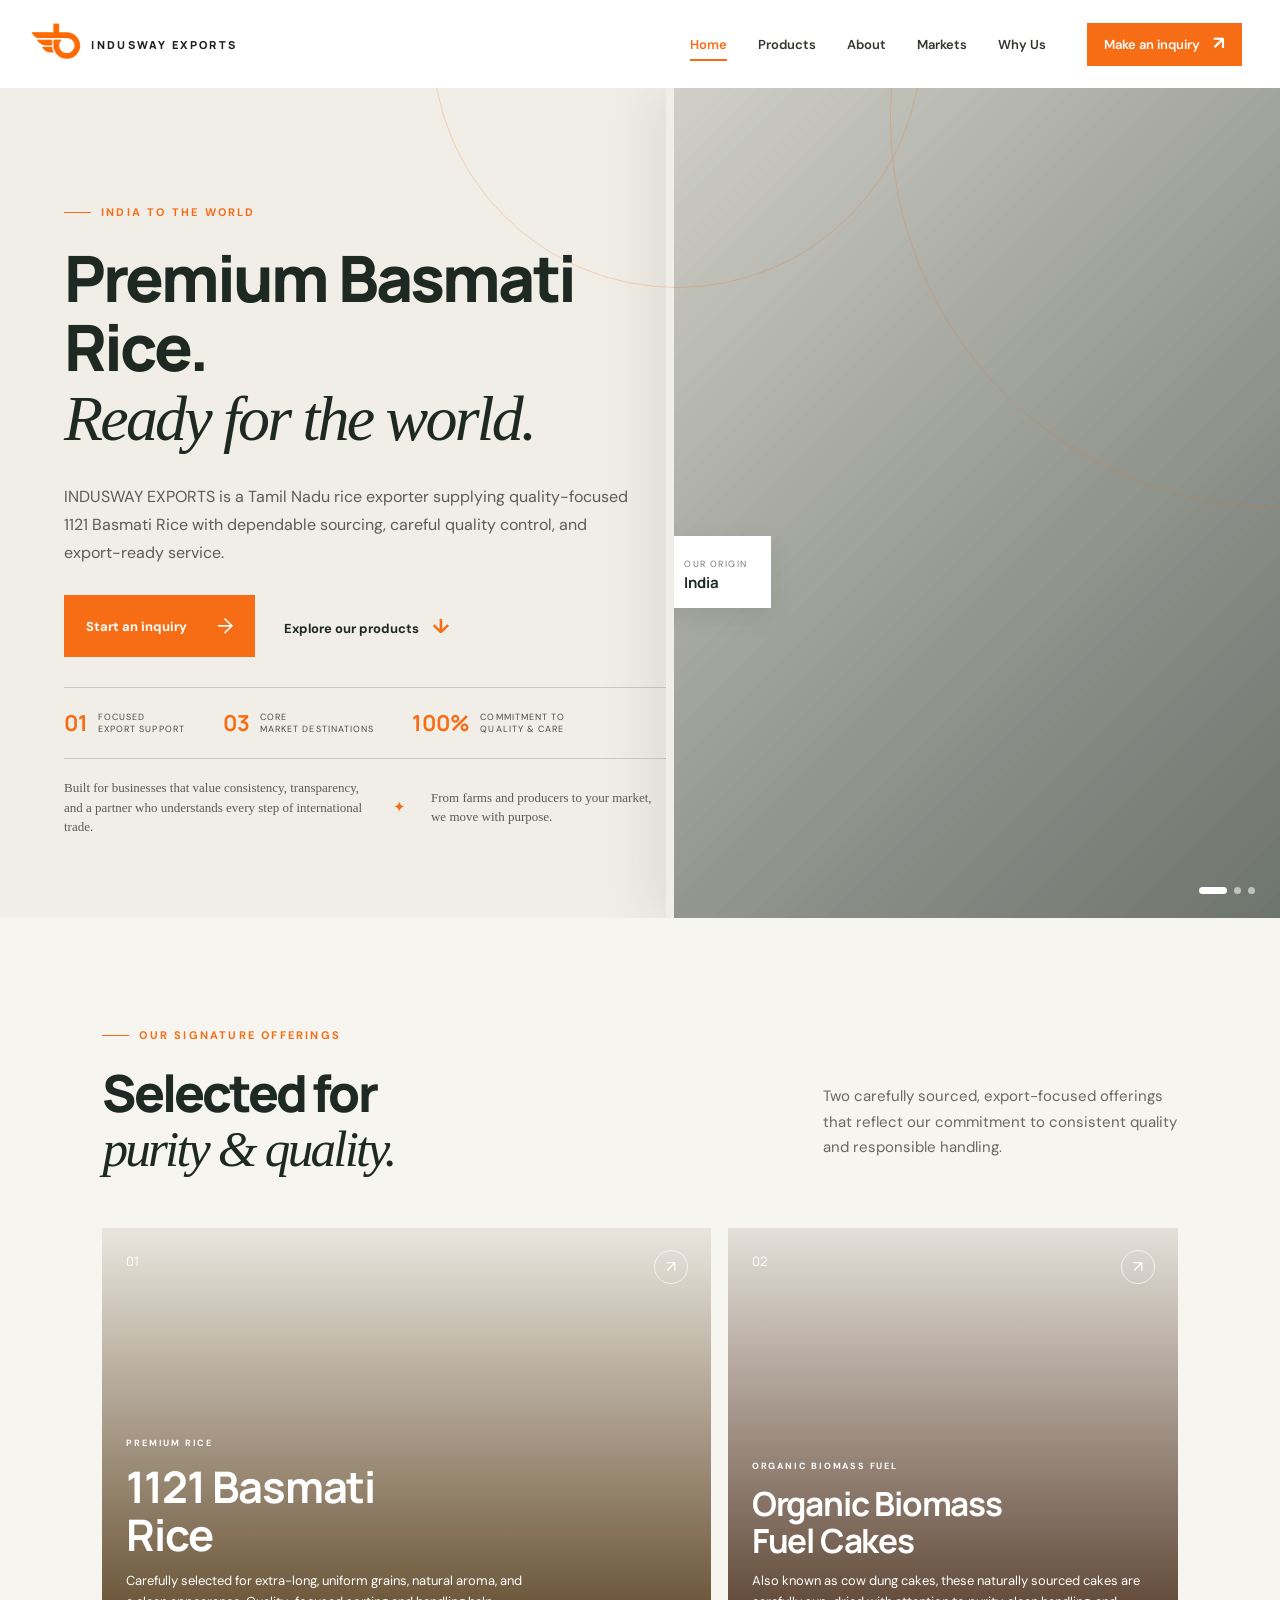
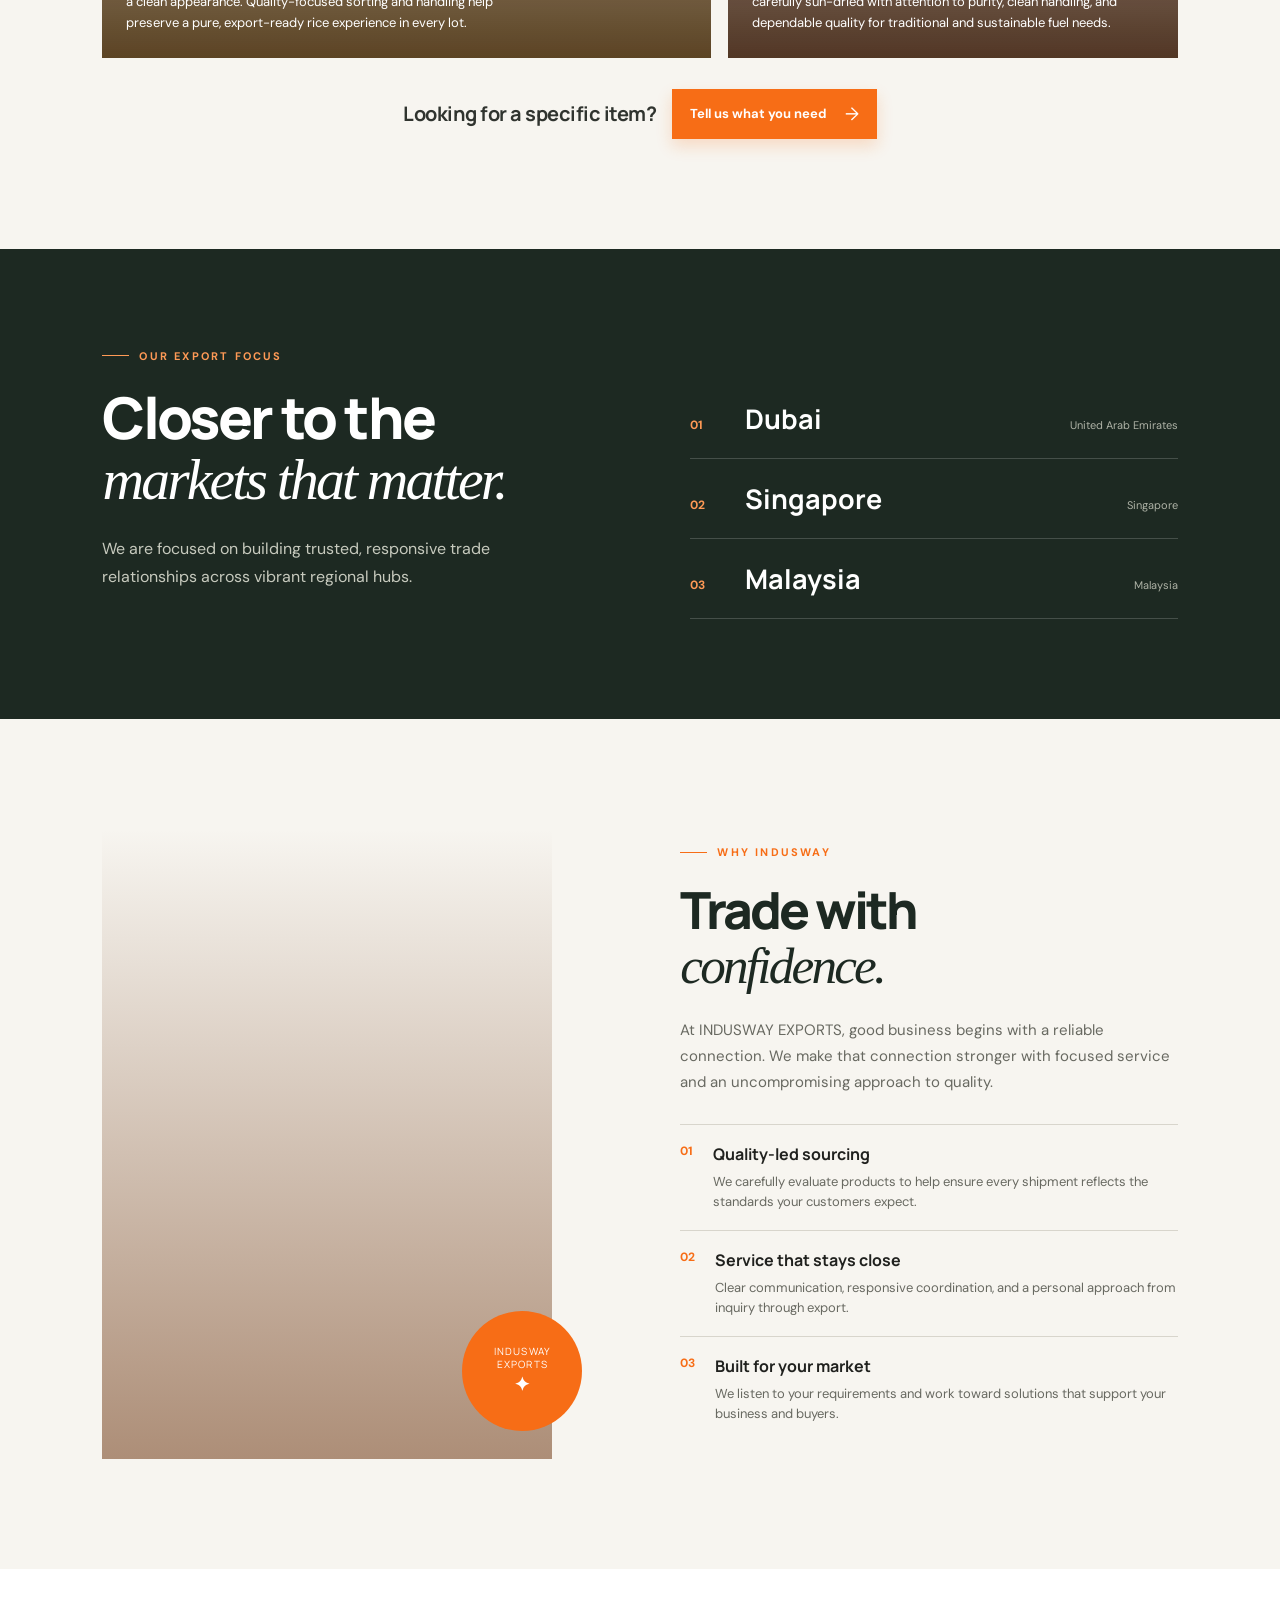
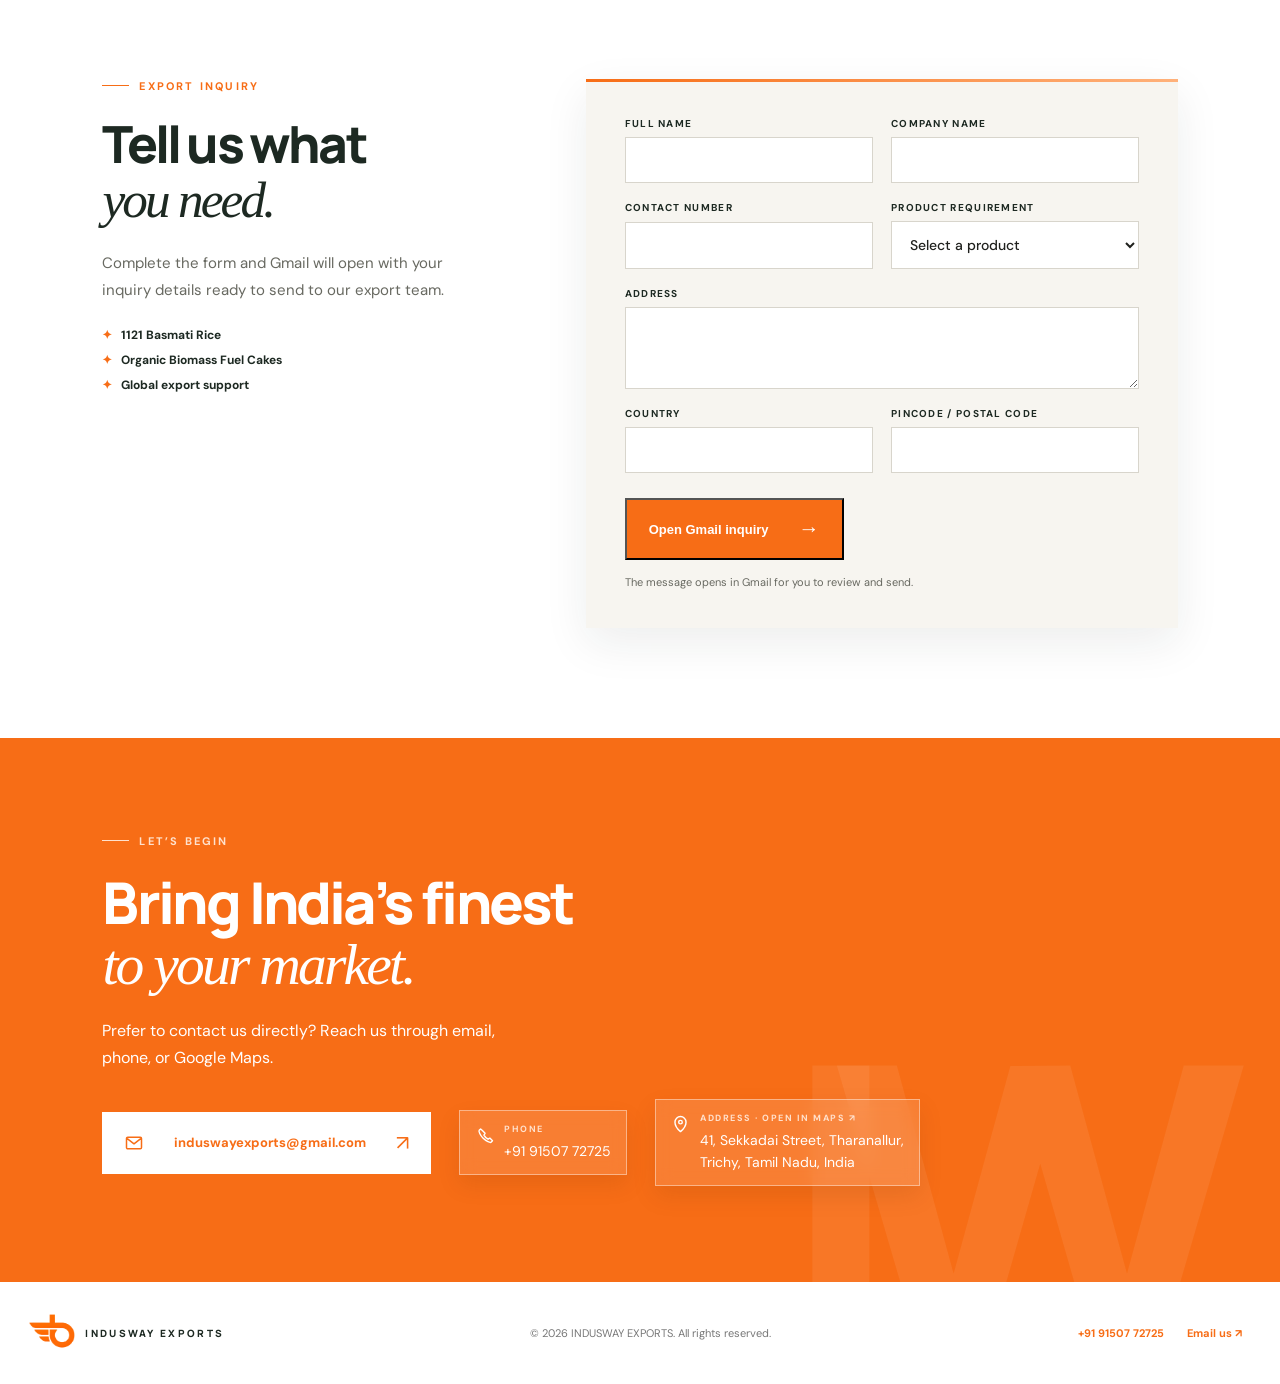
==== commit d949fb05: "Add files via upload" ====
--- a/index.html
+++ b/index.html
@@ -47,6 +47,7 @@
     .hero-visual { background: linear-gradient(135deg, rgba(29,41,34,.08), rgba(29,41,34,.38)), url('https://images.unsplash.com/photo-1471194402529-8e0f5a675de6?auto=format&fit=crop&w=1400&q=90') center / cover; transition: background-image .7s ease-in-out; }
     .hero-visual .sun, .hero-visual .field { display: none; }
     .products .product-grid { grid-template-columns: minmax(0, 1.15fr) minmax(0, .85fr); }
+    .products .product-card { color: #fff; text-decoration: none; }
     .basmati-rice { background: linear-gradient(0deg, rgba(78,52,18,.92), rgba(78,52,18,.08)), url('https://sevenstargs.com/uploads/1746016385Steam%20Basmati%20Rice%201121.jpg') center / cover; }
     .biomass-cakes { background: linear-gradient(0deg, rgba(67,38,19,.92), rgba(67,38,19,.1)), url('https://cdn.dotpe.in/longtail/store-items/7593187/IA4URKsP.jpeg') center / cover; }
     .primary-product { min-height: 430px; }
@@ -293,6 +294,10 @@
     .site-header nav a:not(.nav-cta)::after { content: ''; position: absolute; left: 50%; bottom: -8px; width: 0; height: 2px; background: var(--orange); transition: width .28s ease, left .28s ease; }
     .site-header nav a:not(.nav-cta):hover::after { left: 0; width: 100%; }
     .hero-slides { transform: translate3d(var(--parallax-x, 0), var(--parallax-y, 0), 0); transition: transform .7s cubic-bezier(.2,.8,.2,1); will-change: transform; }
+    .hero-slide { background-position: center; }
+    .hero-slide:first-child { background-position: 58% center; }
+    .hero-slide:nth-child(2) { background-position: center; }
+    .hero-slide:nth-child(3) { background-position: center 42%; }
     .hero-message { max-width: 640px; display: grid; grid-template-columns: minmax(0, 1.3fr) 24px minmax(0, 1fr); align-items: center; gap: 15px; margin-top: clamp(30px, 5vh, 58px); padding-top: 19px; border-top: 1px solid rgba(29,41,34,.18); color: #5a5b54; }
     .hero-copy .hero-stats { position: relative; left: auto; bottom: auto; margin-top: 30px; }
     .hero-copy .hero-message { margin-top: 19px; }
@@ -304,23 +309,38 @@
     .button { position: relative; overflow: hidden; isolation: isolate; }
     .button::before { content: ''; position: absolute; z-index: -1; inset: 0; background: linear-gradient(110deg, transparent 25%, rgba(255,255,255,.32) 48%, transparent 72%); transform: translateX(-125%); transition: transform .7s ease; }
     .button:hover::before { transform: translateX(125%); }
+    .button::after, .site-header .nav-cta::after, .product-note a::after { content: ''; position: absolute; inset: 0; background: linear-gradient(110deg, transparent 27%, rgba(255,255,255,.42) 48%, transparent 69%); transform: translateX(-130%); transition: transform .7s ease; pointer-events: none; }
+    .button:hover::after, .site-header .nav-cta:hover::after, .product-note a:hover::after { transform: translateX(130%); }
+    .site-header .nav-cta, .product-note a { position: relative; overflow: hidden; isolation: isolate; }
     .reveal.is-visible .section-heading, .reveal.is-visible .market-content, .reveal.is-visible .why-copy, .reveal.is-visible .contact-inner { animation: softRise .75s cubic-bezier(.2,.8,.2,1) both; }
     .reveal.is-visible .market-list > div { animation: listSlide .55s ease both; }
     .reveal.is-visible .market-list > div:nth-child(2) { animation-delay: .1s; }
     .reveal.is-visible .market-list > div:nth-child(3) { animation-delay: .2s; }
+    .products.section-focus, .markets.section-focus { animation: sectionSpotlight 1.05s ease both; }
+    .products.section-focus .product-card { animation: productFocus .7s cubic-bezier(.2,.8,.2,1) both; }
+    .products.section-focus .product-card:nth-child(2) { animation-delay: .12s; }
+    .markets.section-focus .market-list > div { animation: marketFocus .55s ease both; }
+    .markets.section-focus .market-list > div:nth-child(2) { animation-delay: .1s; }
+    .markets.section-focus .market-list > div:nth-child(3) { animation-delay: .2s; }
     @keyframes softRise { from { opacity: 0; transform: translateY(22px); } to { opacity: 1; transform: translateY(0); } }
     @keyframes listSlide { from { opacity: 0; transform: translateX(22px); } to { opacity: 1; transform: translateX(0); } }
     @keyframes headerReveal { from { opacity: 0; transform: translateY(-18px); } to { opacity: 1; transform: translateY(0); } }
     @keyframes brandReveal { from { opacity: 0; transform: translateX(-12px); } to { opacity: 1; transform: translateX(0); } }
     @keyframes navReveal { from { opacity: 0; transform: translateY(-8px); } to { opacity: 1; transform: translateY(0); } }
+    @keyframes sectionSpotlight { 0% { box-shadow: inset 0 0 0 0 rgba(247,109,22,0); } 35% { box-shadow: inset 0 0 0 999px rgba(247,109,22,.045); } 100% { box-shadow: inset 0 0 0 0 rgba(247,109,22,0); } }
+    @keyframes productFocus { from { opacity: .35; transform: translateY(24px) scale(.97); } to { opacity: 1; transform: translateY(0) scale(1); } }
+    @keyframes marketFocus { from { opacity: 0; transform: translateX(28px); } to { opacity: 1; transform: translateX(0); } }
     @media (max-width: 760px) { .hero-slide-dots { right: 15px; bottom: 15px; } .site-header nav a:not(.nav-cta)::after { display: none; } .hero-message { grid-template-columns: 1fr; gap: 9px; margin-top: 28px; padding-top: 16px; } .hero-message p { font-size: 12px; } .hero-message span { text-align: left; } .contact-details .contact-item { width: 100%; } }
+    .inquiry{display:grid;grid-template-columns:.8fr 1.2fr;gap:clamp(36px,7vw,105px);align-items:start;background:#fff}.inquiry h2{font-size:clamp(39px,4vw,58px)}.inquiry-copy>p:not(.eyebrow){max-width:360px;color:var(--muted);font-size:15px;line-height:1.75;margin:24px 0}.inquiry-points{display:grid;gap:9px}.inquiry-points span{display:flex;align-items:center;gap:9px;font-size:12px;font-weight:700;color:var(--deep)}.inquiry-points span::before{content:'✦';color:var(--orange)}.inquiry-form{background:var(--cream);padding:clamp(22px,3vw,42px);box-shadow:0 15px 42px rgba(29,41,34,.08)}.form-grid{display:grid;grid-template-columns:1fr 1fr;gap:18px;margin-bottom:25px}.form-grid label{display:grid;gap:7px;color:var(--deep);font-size:10px;font-weight:700;letter-spacing:1.3px;text-transform:uppercase}.form-grid input,.form-grid textarea,.form-grid select{width:100%;border:1px solid #d8d5cc;background:#fff;color:var(--ink);font:500 14px 'DM Sans',sans-serif;letter-spacing:0;padding:13px 14px;outline:none;transition:border-color .2s ease,box-shadow .2s ease}.form-grid textarea{resize:vertical}.form-grid input:focus,.form-grid textarea:focus,.form-grid select:focus{border-color:var(--orange);box-shadow:0 0 0 3px rgba(247,109,22,.12)}.form-wide{grid-column:1/-1}.form-note{font-size:11px;color:var(--muted);margin:15px 0 0}@media(max-width:760px){.inquiry{grid-template-columns:1fr;gap:32px}.inquiry-form{padding:22px}.form-grid{grid-template-columns:1fr;gap:15px}.form-wide{grid-column:auto}.inquiry .button{width:100%;justify-content:space-between}}
+    .scroll-progress{position:absolute;z-index:9;left:0;bottom:0;width:var(--scroll-progress,0%);height:3px;background:linear-gradient(90deg,var(--orange),#ffb17a);box-shadow:0 0 13px rgba(247,109,22,.5);transition:width .1s linear}.site-header nav a.active:not(.nav-cta){color:var(--orange);transform:translateY(-2px)}.site-header nav a.active:not(.nav-cta)::after{left:0;width:100%}.hero-copy .eyebrow,.hero-copy h1,.hero-copy .intro,.hero-actions,.hero-copy .hero-stats,.hero-copy .hero-message{animation:heroElement .8s cubic-bezier(.2,.8,.2,1) both}.hero-copy h1{animation-delay:.09s}.hero-copy .intro{animation-delay:.18s}.hero-actions{animation-delay:.28s}.hero-copy .hero-stats{animation-delay:.38s}.hero-copy .hero-message{animation-delay:.49s}.hero-visual::after{animation:heroOverlay 8s ease-in-out infinite}.hero-slide.active{animation:heroKenBurns 6s ease-out both}.product-card{isolation:isolate}.product-card::after{content:'';position:absolute;z-index:-1;inset:-40% -60%;background:linear-gradient(115deg,transparent 40%,rgba(255,255,255,.25) 50%,transparent 60%);transform:translateX(-75%) rotate(7deg);transition:transform .85s ease;pointer-events:none}.product-card:hover::after{transform:translateX(75%) rotate(7deg)}.product-card .card-arrow{transition:transform .3s ease,background-color .3s ease,color .3s ease}.product-card:hover .card-arrow{transform:rotate(45deg) scale(1.13)}.product-card:hover .card-content h3{transform:translateY(-4px)}.product-card .card-content h3{transition:transform .35s cubic-bezier(.2,.8,.2,1)}.market-list>div{position:relative;overflow:hidden}.market-list>div::after{content:'';position:absolute;left:0;bottom:-1px;width:0;height:1px;background:#ff9a56;transition:width .42s ease}.market-list>div:hover::after{width:100%}.inquiry-form{position:relative;overflow:hidden;transition:transform .35s ease,box-shadow .35s ease}.inquiry-form:hover{transform:translateY(-5px);box-shadow:0 24px 55px rgba(29,41,34,.14)}.inquiry-form::before{content:'';position:absolute;top:0;left:0;width:100%;height:3px;background:linear-gradient(90deg,var(--orange),#ffb17a,var(--orange));background-size:200% 100%;animation:formGlow 3s linear infinite}.inquiry-points span{transition:transform .25s ease,color .25s ease}.inquiry-points span:hover{color:var(--orange);transform:translateX(7px)}.contact-item{transition:transform .3s cubic-bezier(.2,.8,.2,1),background-color .3s ease!important}.contact-item:hover{transform:translateY(-5px) scale(1.02)}@keyframes heroElement{from{opacity:0;transform:translateY(19px)}to{opacity:1;transform:translateY(0)}}@keyframes heroOverlay{0%,100%{opacity:.75}50%{opacity:1}}@keyframes heroKenBurns{from{transform:scale(1.12)}to{transform:scale(1)}}@keyframes formGlow{to{background-position:200% 0}}@media(prefers-reduced-motion:reduce){.scroll-progress{transition:none}.hero-copy .eyebrow,.hero-copy h1,.hero-copy .intro,.hero-actions,.hero-copy .hero-stats,.hero-copy .hero-message,.hero-visual::after,.hero-slide.active,.inquiry-form::before{animation:none!important}}
   </style>
 </head>
 <body>
   <header class="site-header">
+    <span class="scroll-progress" aria-hidden="true"></span>
     <a class="brand" href="#home" aria-label="Indusway Exports home"><img src="logo.png" alt="Indusway logo"><span>INDUSWAY EXPORTS</span></a>
     <button class="menu-toggle" aria-label="Open menu" aria-expanded="false"><i></i><i></i></button>
-    <nav aria-label="Main navigation"><a href="#home">Home</a><a href="#products">Products</a><a href="#markets">Markets</a><a href="#why-us">Why Us</a><a href="mailto:induswayexports@gmail.com?subject=Export%20Inquiry%20for%20INDUSWAY%20EXPORTS" class="nav-cta">Make an inquiry <b>↗</b></a></nav>
+    <nav aria-label="Main navigation"><a href="#home">Home</a><a href="#products">Products</a><a href="about.html">About</a><a href="#markets">Markets</a><a href="#why-us">Why Us</a><a href="#inquiry" class="nav-cta">Make an inquiry <b>↗</b></a></nav>
   </header>
 
   <main>
@@ -330,12 +350,12 @@
         <p class="eyebrow"><span></span> India to the world</p>
         <h1>Premium Basmati Rice.<br><em>Ready for the world.</em></h1>
         <p class="intro">INDUSWAY EXPORTS is a Tamil Nadu rice exporter supplying quality-focused 1121 Basmati Rice with dependable sourcing, careful quality control, and export-ready service.</p>
-        <div class="hero-actions"><a class="button button-primary" href="mailto:induswayexports@gmail.com?subject=Export%20Inquiry%20for%20INDUSWAY%20EXPORTS">Start an inquiry <b>→</b></a><a class="text-link" href="#products">Explore our products <span>↓</span></a></div>
+        <div class="hero-actions"><a class="button button-primary" href="#inquiry">Start an inquiry <b>→</b></a><a class="text-link" href="#products">Explore our products <span>↓</span></a></div>
         <div class="hero-stats"><div><strong>01</strong><span>Focused<br>export support</span></div><div><strong>03</strong><span>Core<br>market destinations</span></div><div><strong>100%</strong><span>Commitment to<br>quality &amp; care</span></div></div>
         <div class="hero-message"><p>Built for businesses that value consistency, transparency, and a partner who understands every step of international trade.</p><span>✦</span><p>From farms and producers to your market, we move with purpose.</p></div>
       </div>
       <div class="hero-visual" aria-hidden="true">
-        <div class="hero-slides"><div class="hero-slide active" style="background-image:url('https://images.unsplash.com/photo-1471194402529-8e0f5a675de6?auto=format&fit=crop&w=1400&q=90')"></div><div class="hero-slide" style="background-image:url('https://images.unsplash.com/photo-1464226184884-fa280b87c399?auto=format&fit=crop&w=1400&q=90')"></div><div class="hero-slide" style="background-image:url('https://images.unsplash.com/photo-1499529112087-3cb3b73cec95?auto=format&fit=crop&w=1400&q=90')"></div></div><div class="hero-slide-dots"><span class="active"></span><span></span><span></span></div>
+        <div class="hero-slides"><div class="hero-slide active" style="background-image:url('https://sevenstargs.com/uploads/1746016385Steam%20Basmati%20Rice%201121.jpg')"></div><div class="hero-slide" style="background-image:url('https://cdn.omshreegroup.com/products/basmati-rice-1121-sella-cream/551771496.webp')"></div><div class="hero-slide" style="background-image:url('https://cdn-img.freshdi.com/480x480/files/886fa16f919a4d3fba7b27bf38632d9f.jpg')"></div></div><div class="hero-slide-dots"><span class="active"></span><span></span><span></span></div>
         <div class="sun"></div><div class="field field-back"></div><div class="field field-middle"></div><div class="field field-front"></div>
         <div class="origin-card"><span class="pin">●</span><div><small>OUR ORIGIN</small><strong>India</strong></div></div>
       </div>
@@ -344,17 +364,19 @@
     <section class="products section" id="products">
       <div class="section-heading"><div><p class="eyebrow"><span></span> Our signature offerings</p><h2>Selected for<br><em>purity &amp; quality.</em></h2></div><p>Two carefully sourced, export-focused offerings that reflect our commitment to consistent quality and responsible handling.</p></div>
       <div class="product-grid">
-        <article class="product-card basmati-rice primary-product"><div class="card-number">01</div><div class="card-content"><span>PREMIUM RICE</span><h3>1121 Basmati<br>Rice</h3><p>Carefully selected for extra-long, uniform grains, natural aroma, and a clean appearance. Quality-focused sorting and handling help preserve a pure, export-ready rice experience in every lot.</p></div><div class="card-arrow">↗</div></article>
-        <article class="product-card biomass-cakes secondary-product"><div class="card-number">02</div><div class="card-content"><span>ORGANIC BIOMASS FUEL</span><h3>Organic Biomass<br>Fuel Cakes</h3><p>Also known as cow dung cakes, these naturally sourced cakes are carefully sun-dried with attention to purity, clean handling, and dependable quality for traditional and sustainable fuel needs.</p></div><div class="card-arrow">↗</div></article>
+        <a class="product-card basmati-rice primary-product" href="1121-basmati-rice.html" aria-label="Explore 1121 Basmati Rice varieties"><div class="card-number">01</div><div class="card-content"><span>PREMIUM RICE</span><h3>1121 Basmati<br>Rice</h3><p>Carefully selected for extra-long, uniform grains, natural aroma, and a clean appearance. Quality-focused sorting and handling help preserve a pure, export-ready rice experience in every lot.</p></div><div class="card-arrow">↗</div></a>
+        <a class="product-card biomass-cakes secondary-product" href="organic-biomass-fuel-cakes.html" aria-label="Explore Organic Biomass Fuel Cakes"><div class="card-number">02</div><div class="card-content"><span>ORGANIC BIOMASS FUEL</span><h3>Organic Biomass<br>Fuel Cakes</h3><p>Also known as cow dung cakes, these naturally sourced cakes are carefully sun-dried with attention to purity, clean handling, and dependable quality for traditional and sustainable fuel needs.</p></div><div class="card-arrow">↗</div></a>
       </div>
-      <div class="product-note"><span>Looking for a specific item?</span><a href="mailto:induswayexports@gmail.com?subject=Product%20Requirement">Tell us what you need <b>→</b></a></div>
+      <div class="product-note"><span>Looking for a specific item?</span><a href="#inquiry">Tell us what you need <b>→</b></a></div>
     </section>
 
     <section class="markets" id="markets"><div class="market-content"><p class="eyebrow light"><span></span> Our export focus</p><h2>Closer to the<br><em>markets that matter.</em></h2><p>We are focused on building trusted, responsive trade relationships across vibrant regional hubs.</p></div><div class="market-list"><div><strong>01</strong><span>Dubai</span><i>United Arab Emirates</i></div><div><strong>02</strong><span>Singapore</span><i>Singapore</i></div><div><strong>03</strong><span>Malaysia</span><i>Malaysia</i></div></div></section>
 
     <section class="why section" id="why-us"><div class="why-image"><div class="stamp">INDUSWAY<br>EXPORTS<br><b>✦</b></div></div><div class="why-copy"><p class="eyebrow"><span></span> Why Indusway</p><h2>Trade with<br><em>confidence.</em></h2><p>At INDUSWAY EXPORTS, good business begins with a reliable connection. We make that connection stronger with focused service and an uncompromising approach to quality.</p><div class="reason"><b>01</b><div><h3>Quality-led sourcing</h3><p>We carefully evaluate products to help ensure every shipment reflects the standards your customers expect.</p></div></div><div class="reason"><b>02</b><div><h3>Service that stays close</h3><p>Clear communication, responsive coordination, and a personal approach from inquiry through export.</p></div></div><div class="reason"><b>03</b><div><h3>Built for your market</h3><p>We listen to your requirements and work toward solutions that support your business and buyers.</p></div></div></div></section>
 
-    <section class="contact" id="contact"><div class="contact-inner"><p class="eyebrow light"><span></span> Let’s begin</p><h2>Bring India’s finest<br><em>to your market.</em></h2><p>Share your requirement and our team will get back to you to start the conversation.</p><div class="contact-details"><a class="button button-light" href="mailto:induswayexports@gmail.com?subject=Export%20Inquiry%20for%20INDUSWAY%20EXPORTS"><svg class="contact-icon gmail-icon" viewBox="0 0 24 24" aria-hidden="true"><path d="M3.5 6.5 12 13l8.5-6.5M4.5 5h15A1.5 1.5 0 0 1 21 6.5v11A1.5 1.5 0 0 1 19.5 19h-15A1.5 1.5 0 0 1 3 17.5v-11A1.5 1.5 0 0 1 4.5 5Z"/></svg>induswayexports@gmail.com <b>↗</b></a><a class="contact-item" href="tel:+919150772725"><svg class="contact-icon" viewBox="0 0 24 24" aria-hidden="true"><path d="M7.1 3.7 5.3 5.5c-1 1 1.2 6.2 5 10s9 6 10 5l1.8-1.8-3.4-3.4-2.2 1.4a13.1 13.1 0 0 1-5.2-5.2l1.4-2.2-3.4-3.6Z"/></svg><span><small>PHONE</small>+91 91507 72725</span></a><a class="contact-item contact-address" href="https://www.google.com/maps/search/?api=1&amp;query=41%2C%20Sekkadai%20Street%2C%20Tharanallur%2C%20Trichy%2C%20Tamil%20Nadu%2C%20India" target="_blank" rel="noopener" aria-label="Open our address in Google Maps"><svg class="contact-icon" viewBox="0 0 24 24" aria-hidden="true"><path d="M12 21s7-6.1 7-12a7 7 0 1 0-14 0c0 5.9 7 12 7 12Z"/><circle cx="12" cy="9" r="2.25"/></svg><span><small>ADDRESS · OPEN IN MAPS ↗</small>41, Sekkadai Street, Tharanallur,<br>Trichy, Tamil Nadu, India</span></a></div></div><div class="contact-mark">IW</div></section>
+    <section class="inquiry section" id="inquiry"><div class="inquiry-copy"><p class="eyebrow"><span></span> Export inquiry</p><h2>Tell us what<br><em>you need.</em></h2><p>Complete the form and Gmail will open with your inquiry details ready to send to our export team.</p><div class="inquiry-points"><span>1121 Basmati Rice</span><span>Organic Biomass Fuel Cakes</span><span>Global export support</span></div></div><form class="inquiry-form" id="inquiry-form"><div class="form-grid"><label>Full name<input type="text" name="name" maxlength="100" required autocomplete="name"></label><label>Company name<input type="text" name="company_name" maxlength="150" required autocomplete="organization"></label><label>Contact number<input type="tel" name="contact" maxlength="30" required autocomplete="tel"></label><label>Product requirement<select name="product_requirement" required><option value="" selected disabled>Select a product</option><option>1121 Basmati Rice</option><option>Organic Biomass Fuel Cakes</option><option>Both products</option><option>Other requirement</option></select></label><label class="form-wide">Address<textarea name="address" rows="3" maxlength="500" required autocomplete="street-address"></textarea></label><label>Country<input type="text" name="country" maxlength="100" required autocomplete="country-name"></label><label>Pincode / Postal code<input type="text" name="pincode" maxlength="20" required autocomplete="postal-code"></label></div><button class="button button-primary" type="submit">Open Gmail inquiry <b>→</b></button><p class="form-note">The message opens in Gmail for you to review and send.</p></form></section>
+
+    <section class="contact" id="contact"><div class="contact-inner"><p class="eyebrow light"><span></span> Let’s begin</p><h2>Bring India’s finest<br><em>to your market.</em></h2><p>Prefer to contact us directly? Reach us through email, phone, or Google Maps.</p><div class="contact-details"><a class="button button-light" href="mailto:induswayexports@gmail.com?subject=Export%20Inquiry%20for%20INDUSWAY%20EXPORTS"><svg class="contact-icon gmail-icon" viewBox="0 0 24 24" aria-hidden="true"><path d="M3.5 6.5 12 13l8.5-6.5M4.5 5h15A1.5 1.5 0 0 1 21 6.5v11A1.5 1.5 0 0 1 19.5 19h-15A1.5 1.5 0 0 1 3 17.5v-11A1.5 1.5 0 0 1 4.5 5Z"/></svg>induswayexports@gmail.com <b>↗</b></a><a class="contact-item" href="tel:+919150772725"><svg class="contact-icon" viewBox="0 0 24 24" aria-hidden="true"><path d="M7.1 3.7 5.3 5.5c-1 1 1.2 6.2 5 10s9 6 10 5l1.8-1.8-3.4-3.4-2.2 1.4a13.1 13.1 0 0 1-5.2-5.2l1.4-2.2-3.4-3.6Z"/></svg><span><small>PHONE</small>+91 91507 72725</span></a><a class="contact-item contact-address" href="https://www.google.com/maps/search/?api=1&amp;query=41%2C%20Sekkadai%20Street%2C%20Tharanallur%2C%20Trichy%2C%20Tamil%20Nadu%2C%20India" target="_blank" rel="noopener" aria-label="Open our address in Google Maps"><svg class="contact-icon" viewBox="0 0 24 24" aria-hidden="true"><path d="M12 21s7-6.1 7-12a7 7 0 1 0-14 0c0 5.9 7 12 7 12Z"/><circle cx="12" cy="9" r="2.25"/></svg><span><small>ADDRESS · OPEN IN MAPS ↗</small>41, Sekkadai Street, Tharanallur,<br>Trichy, Tamil Nadu, India</span></a></div></div><div class="contact-mark">IW</div></section>
   </main>
   <footer><a class="footer-brand" href="#home"><img src="logo.png" alt=""><span>INDUSWAY EXPORTS</span></a><p>© 2026 INDUSWAY EXPORTS. All rights reserved.</p><div class="footer-contact"><a href="tel:+919150772725">+91 91507 72725</a><a href="mailto:induswayexports@gmail.com">Email us ↗</a></div></footer>
   <script src="script.js"></script>
@@ -371,7 +393,12 @@
     }, 5000);
 
     const header = document.querySelector('.site-header');
-    const updateHeader = () => header.classList.toggle('scrolled', window.scrollY > 18);
+    const updateHeader = () => {
+      header.classList.toggle('scrolled', window.scrollY > 18);
+      const maximumScroll = document.documentElement.scrollHeight - window.innerHeight;
+      const progress = maximumScroll > 0 ? Math.min(100, (window.scrollY / maximumScroll) * 100) : 0;
+      header.style.setProperty('--scroll-progress', `${progress}%`);
+    };
     updateHeader();
     window.addEventListener('scroll', updateHeader, { passive: true });
 
@@ -391,6 +418,16 @@
       });
     }
 
+    document.querySelectorAll('a[href="#products"], a[href="#markets"]').forEach(link => {
+      link.addEventListener('click', () => {
+        const target = document.querySelector(link.getAttribute('href'));
+        if (!target || reducedMotion) return;
+        target.classList.remove('section-focus');
+        window.setTimeout(() => target.classList.add('section-focus'), 260);
+        window.setTimeout(() => target.classList.remove('section-focus'), 1500);
+      });
+    });
+
     const revealObserver = new IntersectionObserver((entries, observer) => {
       entries.forEach(entry => {
         if (entry.isIntersecting) {
@@ -405,6 +442,15 @@
       revealObserver.observe(section);
     });
 
+    const navigationLinks = [...document.querySelectorAll('.site-header nav a[href^="#"]')];
+    const navigationObserver = new IntersectionObserver((entries) => {
+      entries.forEach(entry => {
+        if (!entry.isIntersecting) return;
+        navigationLinks.forEach(link => link.classList.toggle('active', link.getAttribute('href') === `#${entry.target.id}`));
+      });
+    }, { rootMargin: '-35% 0px -55% 0px', threshold: 0 });
+    document.querySelectorAll('#home, #products, #markets, #why-us, #inquiry').forEach(section => navigationObserver.observe(section));
+
     document.querySelectorAll('a[href^="mailto:"]').forEach(link => {
       const mail = new URL(link.href);
       const subject = new URLSearchParams(mail.search).get('subject') || 'Inquiry for INDUSWAY EXPORTS';
@@ -412,6 +458,24 @@
       link.target = '_blank';
       link.rel = 'noopener';
     });
+
+    const inquiryForm = document.querySelector('#inquiry-form');
+    inquiryForm?.addEventListener('submit', (event) => {
+      event.preventDefault();
+      const details = new FormData(inquiryForm);
+      const message = [
+        `Name: ${details.get('name')}`,
+        `Company Name: ${details.get('company_name')}`,
+        `Contact Number: ${details.get('contact')}`,
+        `Product Requirement: ${details.get('product_requirement')}`,
+        `Address: ${details.get('address')}`,
+        `Country: ${details.get('country')}`,
+        `Pincode / Postal Code: ${details.get('pincode')}`
+      ].join('\n');
+      const gmail = `https://mail.google.com/mail/?view=cm&fs=1&to=induswayexports%40gmail.com&su=${encodeURIComponent('Export Inquiry for INDUSWAY EXPORTS')}&body=${encodeURIComponent(message)}`;
+      window.open(gmail, '_blank', 'noopener');
+    });
+
   </script>
 </body>
 </html>
